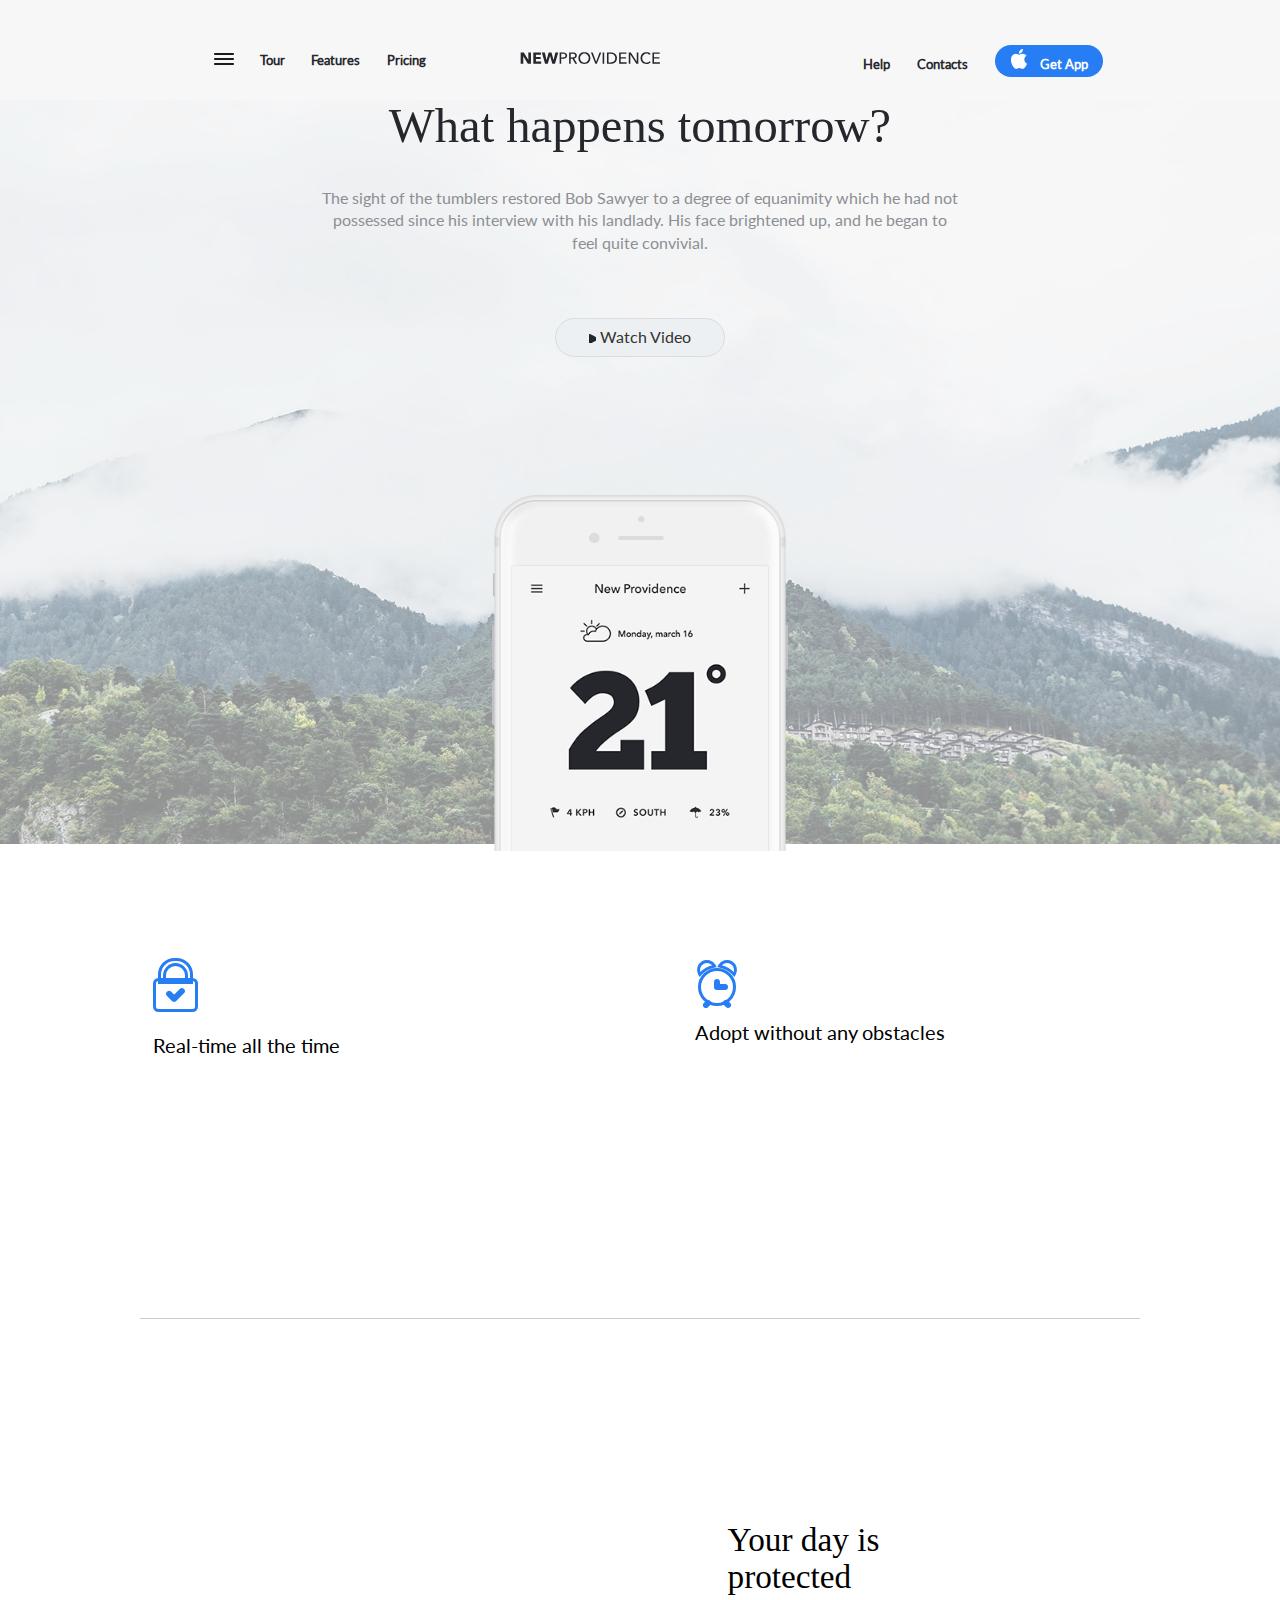
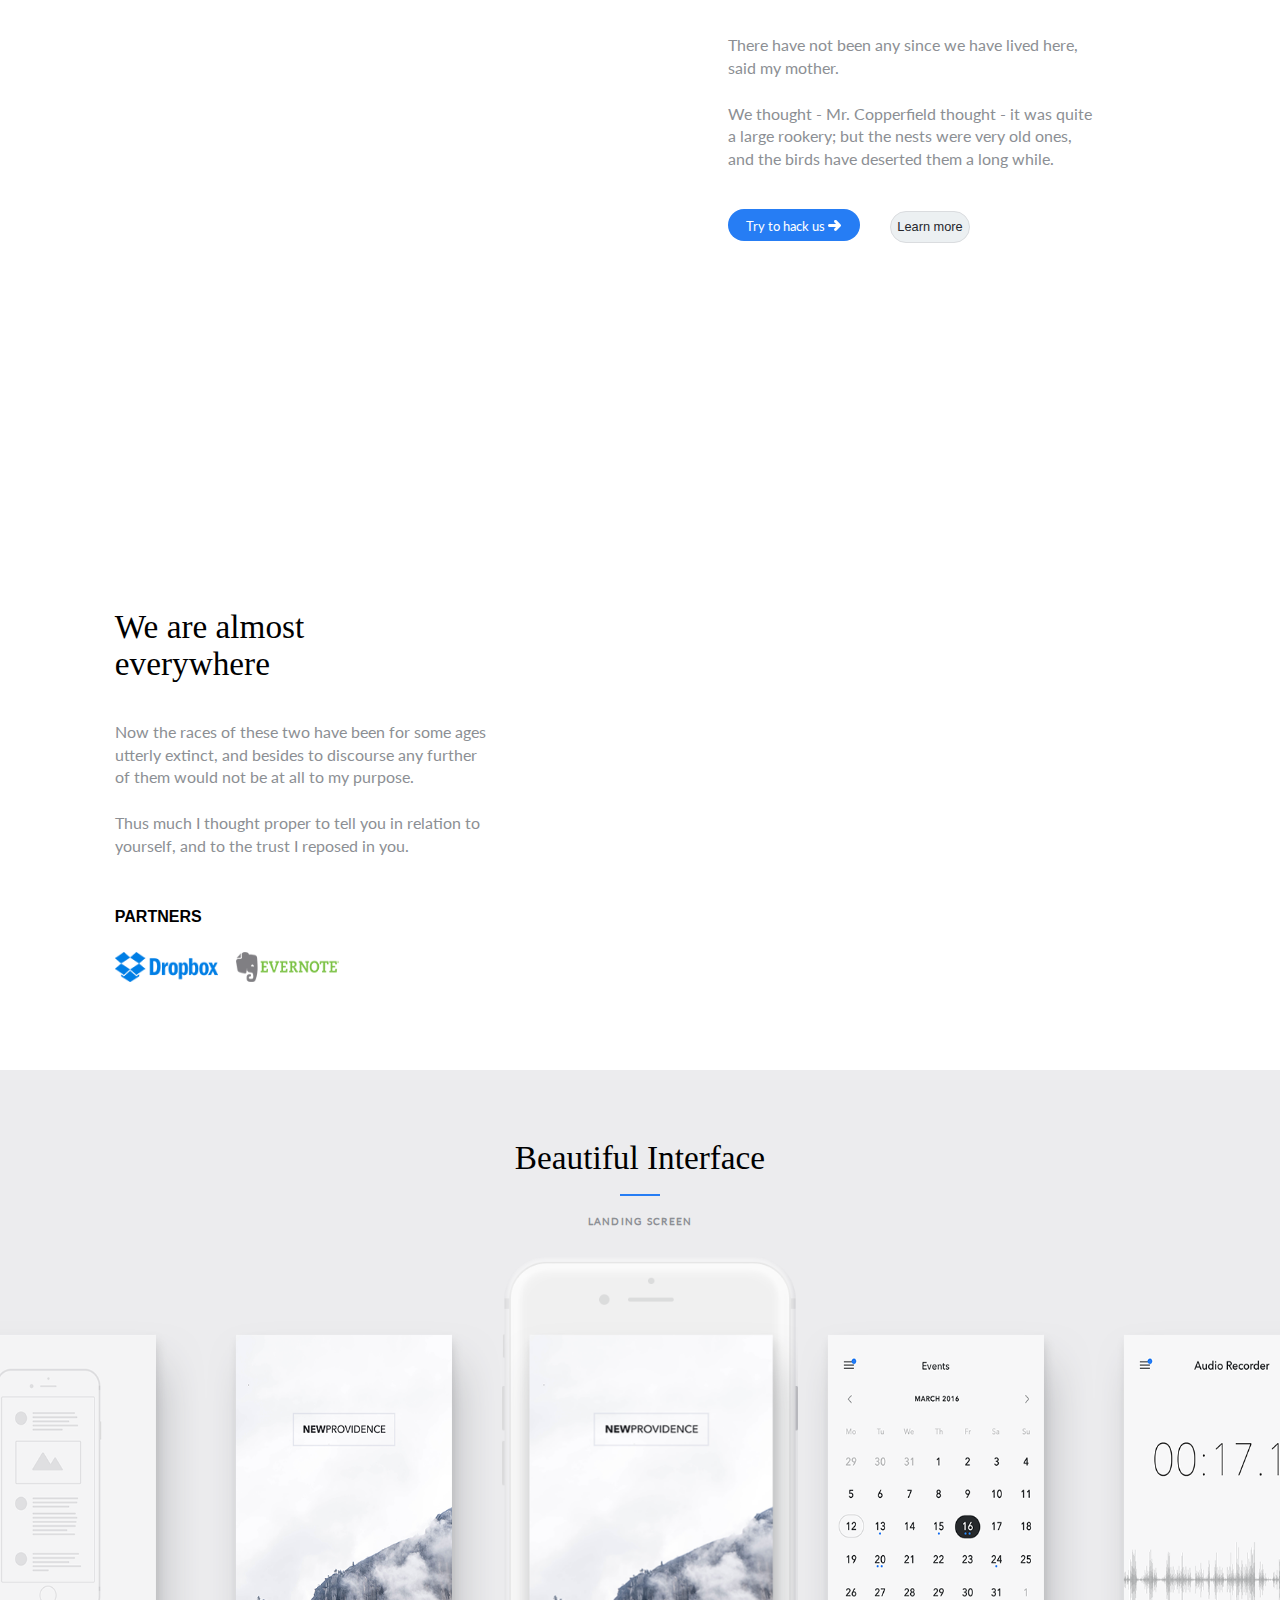
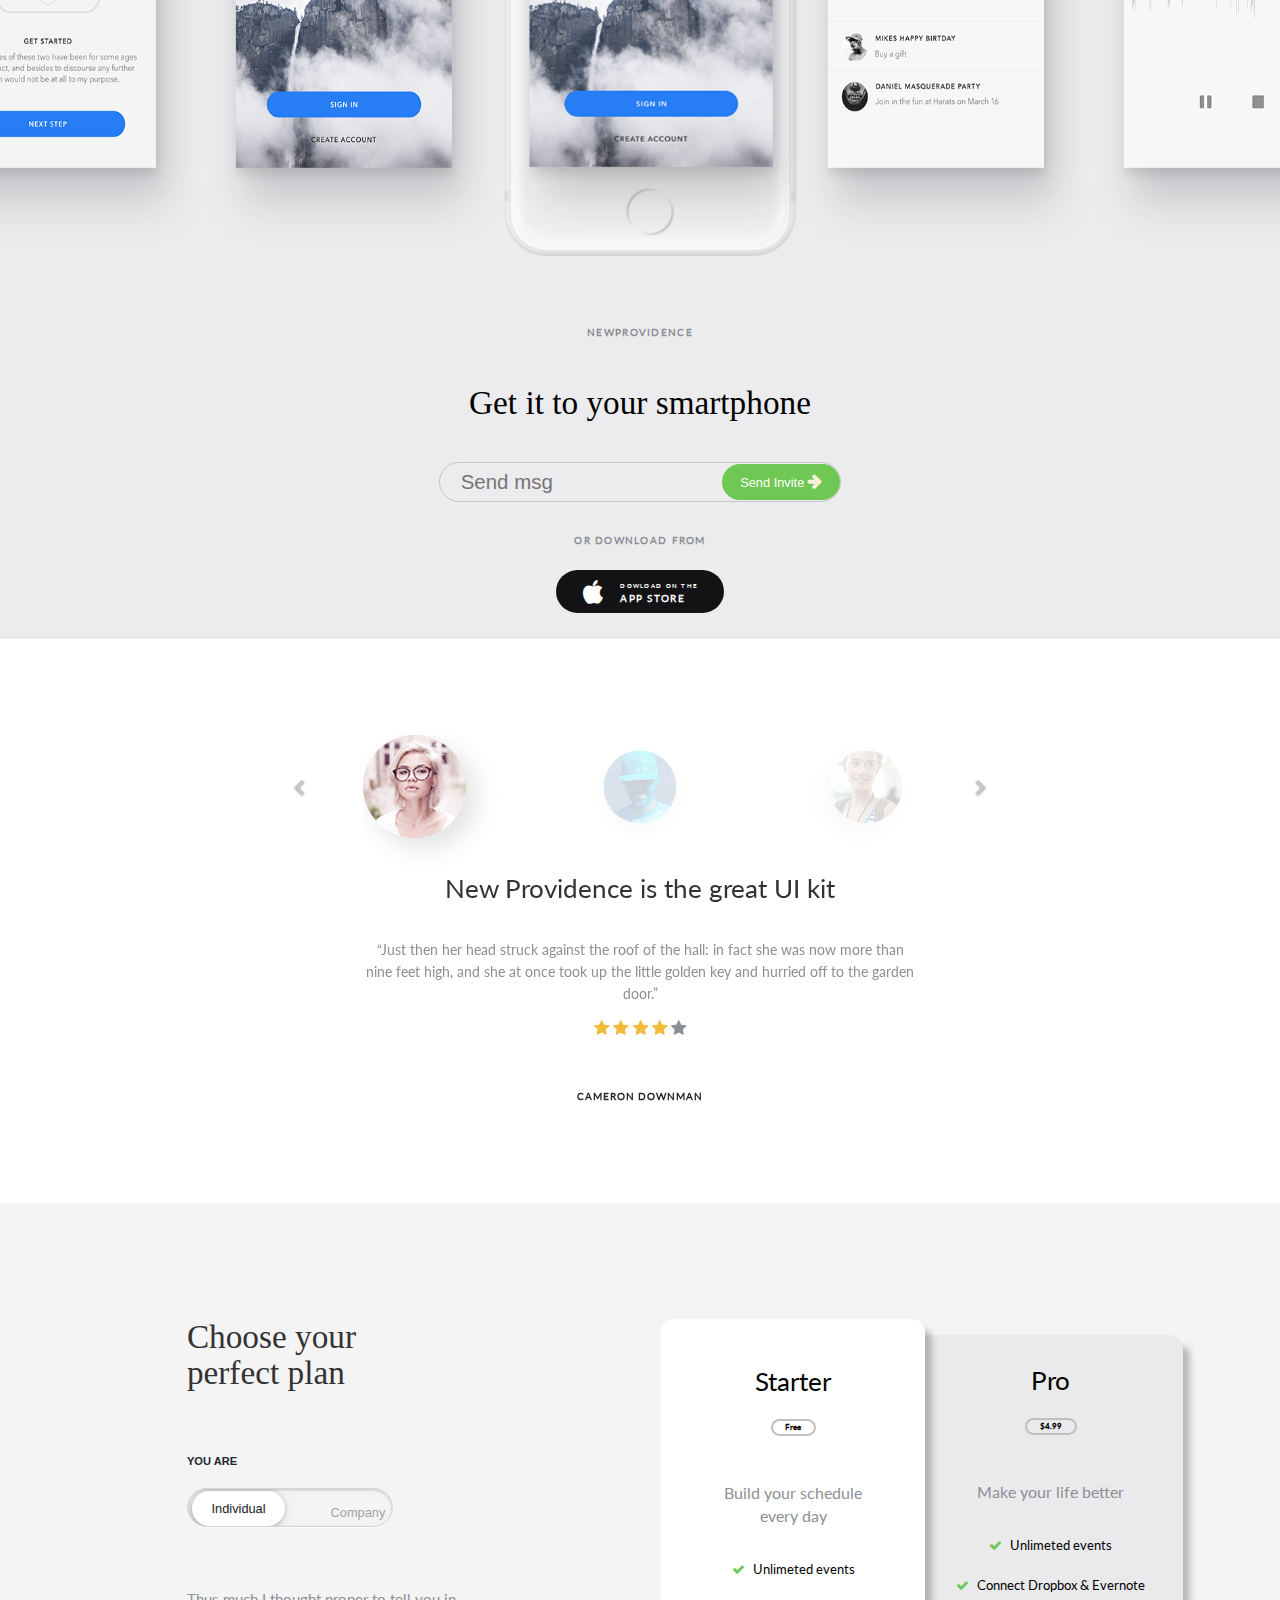
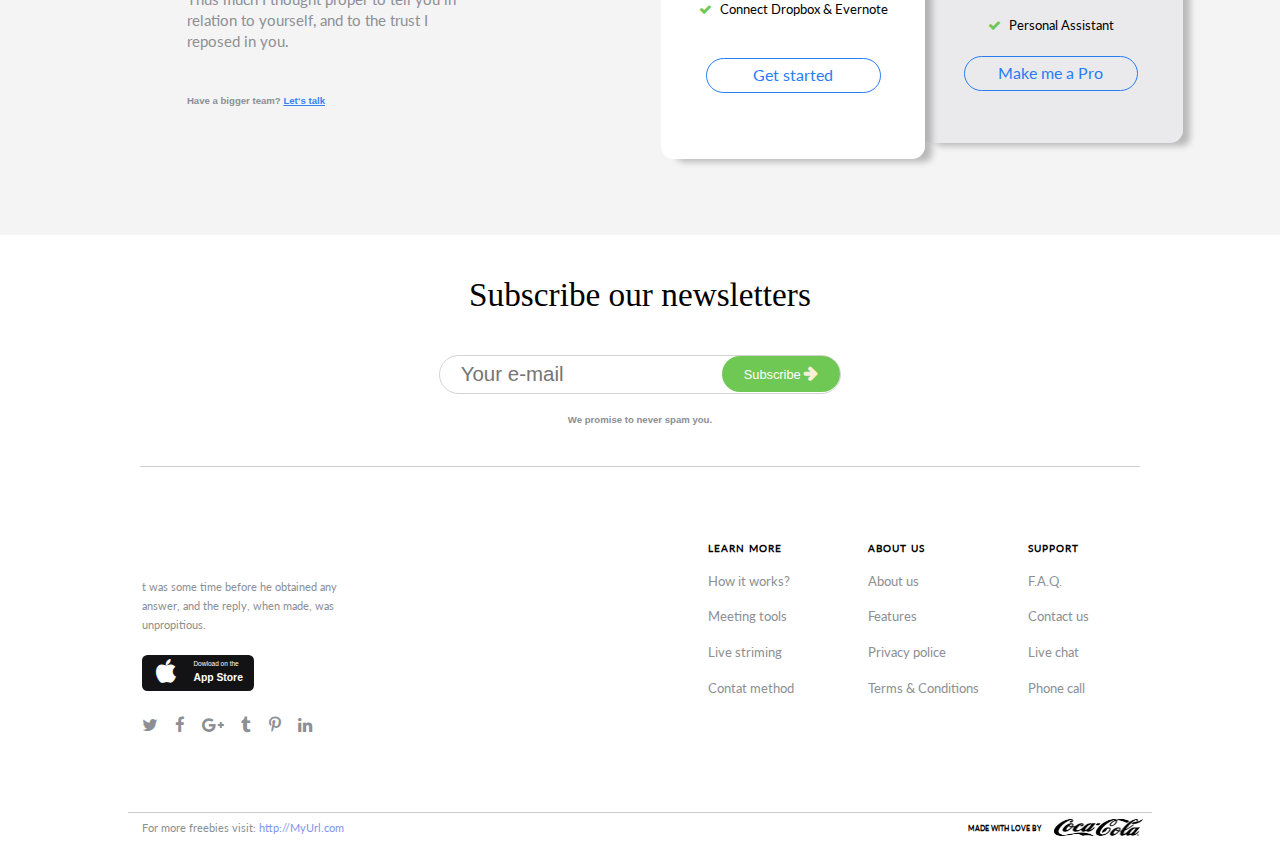
==== new-prow/index.html @ 5046fcd2 "new proj" ====
<!DOCTYPE html>
<html>
<head>
	<title>New Providence</title>
	 <meta name="viewport" content="width=device-width, initial-scale=1">
	 <meta charset="utf-8">
  	 <meta name="GENERATOR" content="Microsoft FrontPage 4.0">
  	 <meta http-equiv="Content-Type" content="text/html; charset=utf-8">
  	 <meta name="keywords" content="Перечень ключевых слов">
     <meta name="description" content="Содержимое мета-тега «description»">
	   
	  <link href='https://fonts.googleapis.com/css?family=Roboto:400,300,700,500' rel='stylesheet' type='text/css'>
	  <link rel="stylesheet" href="fonts/font-awesome/css/font-awesome.min.css"> <!-- Font Awesome -->
	  <link rel="stylesheet" href="css/normalize.css"> <!-- CSS reset -->
	  <link rel="stylesheet" href="css/bootstrap.min.css"> <!-- Bootstrap Grid -->
	  <link rel="stylesheet" href="https://cdn.linearicons.com/free/1.0.0/icon-font.min.css">
	  <link rel="stylesheet" href="css/animate.min.css"><!-- Animate -->
	  <link rel="stylesheet" href="css/magnific-popup.css"> <!-- Resource style -->
	  <link rel="stylesheet" href="css/main.css">
	  <link rel="stylesheet" href="css/flex.css">
	  <link rel="stylesheet" href="css/pupap.css">

	  <script src="js/wow.min.js"></script>
  	  <script>new WOW().init();</script>  <!-- wow -->
</head>
<body>

<div id="box_1" class="mymagicoverbox_fenetre box_my_style_w">
What happens tomorrow?
	<div class="mymagicoverbox_fenetreinterieur box_my_style_h">

		<div align="center">
				<center> 
					<iframe src="https://www.youtube.com/embed/eWURXPAYleU" frameborder="0" allow="autoplay; encrypted-media" allowfullscreen="" style="width: 78%;height: 29vw;"></iframe>
				</center>
		</div>
	</div>
</div>

<div id="box_2" class="mymagicoverbox_fenetre" >
	<div>Our manager will contact you</div>
	<form action="">
		<div class="container">
			<div class="row">
				<div class="col-md-6 col-sm-6 col-xs-6">
					<p>contact information:</p>
					<input type="email" class="form-control"  placeholder="Ваш Email">
					<input type="text" class="form-control"  placeholder="Ваше Имя">
				</div>
				<div class="col-md-6 col-sm-6 col-xs-6">
					<p>The order will be executed by criteria:</p>
					<input type="text" class="form-control"  id="info-comp" value="Individual" readonly>
					<input type="text" class="form-control"  id="pack" readonly>
				</div>
			</div>
		</div>
		<button type="submit">Send</button>
	</form>
</div>
	<header id="main-nav">
		<nav id = "menu" class="main_flex flex__jcontent_center flex__align-items_center">
			<div class="block1 main_flex__nowrap flex__jcontent_center">
				<ul>
					<li>
						<svg xmlns="http://www.w3.org/2000/svg" xmlns:xlink="http://www.w3.org/1999/xlink" width="20px" height="12px">
							<path fill-rule="evenodd"  fill="rgb(27, 28, 30)"
							 d="M19.000,7.000 L1.000,7.000 C0.448,7.000 -0.000,6.552 -0.000,6.000 C-0.000,5.448 0.448,5.000 1.000,5.000 L19.000,5.000 C19.552,5.000 20.000,5.448 20.000,6.000 C20.000,6.552 19.552,7.000 19.000,7.000 ZM19.000,2.000 L1.000,2.000 C0.448,2.000 -0.000,1.552 -0.000,1.000 C-0.000,0.448 0.448,0.000 1.000,0.000 L19.000,0.000 C19.552,0.000 20.000,0.448 20.000,1.000 C20.000,1.552 19.552,2.000 19.000,2.000 ZM1.000,10.000 L19.000,10.000 C19.552,10.000 20.000,10.448 20.000,11.000 C20.000,11.552 19.552,12.000 19.000,12.000 L1.000,12.000 C0.448,12.000 -0.000,11.552 -0.000,11.000 C-0.000,10.448 0.448,10.000 1.000,10.000 Z"/>
						</svg>
					</li>
					<li><a href="#">Tour</a></li>
					<li><a href="#">Features</a></li>
					<li><a href="#">Pricing</a></li>
				</ul>
			</div>

			<div class="logo main_flex flex__jcontent_center flex__align-items_center">
				<svg id="logo" xmlns="http://www.w3.org/2000/svg" xmlns:xlink="http://www.w3.org/1999/xlink">
					<path fill-rule="evenodd"  fill="rgb(38, 39, 45)"
					 d="M139.934,10.361 L139.934,11.769 L132.430,11.769 L132.430,0.441 L139.694,0.441 L139.694,1.834 L134.014,1.834 L134.014,5.225 L139.358,5.225 L139.358,6.586 L134.014,6.586 L134.014,10.361 L139.934,10.361 ZM123.398,9.329 C123.766,9.740 124.214,10.063 124.742,10.297 C125.270,10.532 125.859,10.650 126.510,10.650 C127.150,10.650 127.731,10.522 128.254,10.265 C128.776,10.010 129.208,9.637 129.550,9.145 L130.814,10.010 C130.366,10.618 129.784,11.111 129.070,11.490 C128.355,11.868 127.496,12.057 126.494,12.057 C125.630,12.057 124.832,11.911 124.102,11.617 C123.371,11.324 122.742,10.914 122.214,10.386 C121.686,9.857 121.272,9.228 120.974,8.498 C120.675,7.767 120.526,6.964 120.526,6.089 C120.526,5.204 120.678,4.396 120.982,3.665 C121.286,2.935 121.707,2.311 122.246,1.793 C122.784,1.276 123.422,0.873 124.158,0.585 C124.894,0.297 125.694,0.154 126.558,0.154 C126.942,0.154 127.331,0.191 127.726,0.266 C128.120,0.340 128.499,0.452 128.862,0.602 C129.224,0.751 129.555,0.935 129.854,1.154 C130.152,1.372 130.408,1.625 130.622,1.913 L129.374,2.874 C129.096,2.489 128.704,2.172 128.198,1.921 C127.691,1.671 127.144,1.546 126.558,1.546 C125.896,1.546 125.302,1.666 124.774,1.906 C124.246,2.146 123.795,2.474 123.422,2.889 C123.048,3.306 122.760,3.788 122.558,4.337 C122.355,4.887 122.254,5.471 122.254,6.089 C122.254,6.729 122.352,7.327 122.550,7.881 C122.747,8.436 123.030,8.919 123.398,9.329 ZM110.366,2.521 L110.334,2.521 L110.334,11.769 L108.750,11.769 L108.750,0.441 L110.814,0.441 L116.734,9.497 L116.766,9.497 L116.766,0.441 L118.350,0.441 L118.350,11.769 L116.350,11.769 L110.366,2.521 ZM99.134,0.441 L106.398,0.441 L106.398,1.834 L100.718,1.834 L100.718,5.225 L106.062,5.225 L106.062,6.586 L100.718,6.586 L100.718,10.361 L106.638,10.361 L106.638,11.769 L99.134,11.769 L99.134,0.441 ZM94.990,10.386 C94.404,10.850 93.748,11.196 93.022,11.426 C92.297,11.655 91.572,11.769 90.846,11.769 L86.958,11.769 L86.958,0.441 L90.846,0.441 C91.572,0.441 92.297,0.548 93.022,0.762 C93.748,0.975 94.404,1.311 94.990,1.770 C95.577,2.228 96.052,2.815 96.414,3.529 C96.777,4.244 96.958,5.103 96.958,6.106 C96.958,7.076 96.777,7.916 96.414,8.625 C96.052,9.335 95.577,9.922 94.990,10.386 ZM94.910,4.250 C94.676,3.716 94.348,3.271 93.926,2.914 C93.505,2.556 93.004,2.284 92.422,2.098 C91.841,1.911 91.209,1.817 90.526,1.817 L88.542,1.817 L88.542,10.378 L90.526,10.378 C91.209,10.378 91.841,10.282 92.422,10.089 C93.004,9.898 93.505,9.620 93.926,9.257 C94.348,8.895 94.676,8.447 94.910,7.914 C95.145,7.380 95.262,6.778 95.262,6.106 C95.262,5.402 95.145,4.783 94.910,4.250 ZM82.622,0.441 L84.206,0.441 L84.206,11.769 L82.622,11.769 L82.622,0.441 ZM75.358,11.769 L70.942,0.441 L72.702,0.441 L76.110,9.721 L76.158,9.721 L79.566,0.441 L81.278,0.441 L76.830,11.769 L75.358,11.769 ZM68.670,10.386 C68.137,10.914 67.502,11.324 66.766,11.617 C66.030,11.911 65.230,12.057 64.366,12.057 C63.502,12.057 62.705,11.911 61.974,11.617 C61.244,11.324 60.612,10.914 60.078,10.386 C59.545,9.857 59.129,9.228 58.830,8.498 C58.532,7.767 58.382,6.964 58.382,6.089 C58.382,5.204 58.532,4.396 58.830,3.665 C59.129,2.935 59.545,2.311 60.078,1.793 C60.612,1.276 61.244,0.873 61.974,0.585 C62.705,0.297 63.502,0.154 64.366,0.154 C65.230,0.154 66.030,0.297 66.766,0.585 C67.502,0.873 68.137,1.276 68.670,1.793 C69.204,2.311 69.622,2.935 69.926,3.665 C70.230,4.396 70.382,5.204 70.382,6.089 C70.382,6.964 70.230,7.767 69.926,8.498 C69.622,9.228 69.204,9.857 68.670,10.386 ZM68.366,4.337 C68.164,3.788 67.876,3.306 67.502,2.889 C67.129,2.474 66.678,2.146 66.150,1.906 C65.622,1.666 65.028,1.546 64.366,1.546 C63.716,1.546 63.126,1.666 62.598,1.906 C62.070,2.146 61.622,2.474 61.254,2.889 C60.886,3.306 60.601,3.788 60.398,4.337 C60.196,4.887 60.094,5.471 60.094,6.089 C60.094,6.719 60.196,7.311 60.398,7.866 C60.601,8.420 60.889,8.903 61.262,9.313 C61.636,9.724 62.084,10.047 62.606,10.282 C63.129,10.516 63.716,10.633 64.366,10.633 C65.017,10.633 65.609,10.516 66.142,10.282 C66.676,10.047 67.129,9.724 67.502,9.313 C67.876,8.903 68.164,8.420 68.366,7.866 C68.569,7.311 68.670,6.719 68.670,6.089 C68.670,5.471 68.569,4.887 68.366,4.337 ZM55.294,11.769 L52.414,6.729 L50.718,6.729 L50.718,11.769 L49.134,11.769 L49.134,0.441 L52.766,0.441 C53.310,0.441 53.828,0.497 54.318,0.609 C54.809,0.722 55.238,0.900 55.606,1.145 C55.974,1.391 56.265,1.714 56.478,2.113 C56.692,2.514 56.798,3.001 56.798,3.577 C56.798,4.409 56.542,5.081 56.030,5.594 C55.518,6.106 54.857,6.431 54.046,6.569 L57.214,11.769 L55.294,11.769 ZM54.422,4.994 C54.662,4.850 54.852,4.663 54.990,4.434 C55.129,4.204 55.198,3.919 55.198,3.577 C55.198,3.236 55.129,2.951 54.990,2.721 C54.852,2.492 54.668,2.308 54.438,2.170 C54.209,2.031 53.940,1.932 53.630,1.874 C53.321,1.815 52.996,1.786 52.654,1.786 L50.718,1.786 L50.718,5.402 L52.542,5.402 C52.916,5.402 53.262,5.370 53.582,5.306 C53.902,5.241 54.182,5.138 54.422,4.994 ZM45.943,6.042 C45.575,6.298 45.137,6.487 44.631,6.610 C44.124,6.732 43.577,6.793 42.991,6.793 L41.199,6.793 L41.199,11.769 L39.615,11.769 L39.615,0.441 L43.071,0.441 C43.679,0.441 44.233,0.503 44.735,0.626 C45.236,0.748 45.663,0.937 46.015,1.194 C46.367,1.450 46.639,1.775 46.831,2.170 C47.023,2.564 47.119,3.039 47.119,3.593 C47.119,4.159 47.015,4.644 46.807,5.049 C46.599,5.455 46.311,5.785 45.943,6.042 ZM45.319,2.737 C45.185,2.508 45.004,2.321 44.775,2.178 C44.545,2.033 44.271,1.932 43.951,1.874 C43.631,1.815 43.284,1.786 42.911,1.786 L41.199,1.786 L41.199,5.449 L42.879,5.449 C43.263,5.449 43.617,5.415 43.943,5.345 C44.268,5.276 44.548,5.169 44.783,5.025 C45.017,4.881 45.199,4.693 45.327,4.458 C45.455,4.223 45.519,3.935 45.519,3.593 C45.519,3.252 45.452,2.967 45.319,2.737 ZM32.303,11.769 L30.063,4.106 L30.015,4.106 L27.775,11.769 L25.055,11.769 L21.839,0.441 L24.783,0.441 L26.575,7.977 L26.623,7.977 L28.639,0.441 L31.487,0.441 L33.519,7.977 L33.567,7.977 L35.391,0.441 L38.239,0.441 L35.007,11.769 L32.303,11.769 ZM13.295,0.441 L20.911,0.441 L20.911,2.746 L15.935,2.746 L15.935,4.890 L20.639,4.890 L20.639,7.081 L15.935,7.081 L15.935,9.434 L21.199,9.434 L21.199,11.769 L13.295,11.769 L13.295,0.441 ZM3.295,4.362 L3.247,4.362 L3.311,11.769 L0.655,11.769 L0.655,0.441 L3.775,0.441 L8.319,7.833 L8.367,7.833 L8.303,0.441 L10.959,0.441 L10.959,11.769 L7.855,11.769 L3.295,4.362 Z"/>
				</svg>
			</div>

			<div class="block2 main_flex__nowrap flex__jcontent_center">
				<ul>
					<li><a href="#">Help</a></li>
					<li><a href="#">Contacts</a></li>
					<li><button class="buttonA"><img src="img/AppleIcon.png" alt="AppleIcon"><span>Get App</span></button></li>
				</ul>
			</div>
			
		</nav>	
	</header>
	<section id="bg_phone">
		<div class="menu_info  ">
			<h1 class="main_flex flex__jcontent_center flex__align-items_center">What happens tomorrow?</h1>
			<div class="main_flex flex__jcontent_center flex__align-items_center mg-top">
				<p >The sight of the tumblers restored Bob Sawyer to a degree of equanimity which he had not possessed since his interview with his landlady. His face brightened up, and he began to feel quite convivial.</p>
			</div>
			
		</div>
		
			<div class="video">
				<div id="myfond_gris" opendiv=""></div>
				<button iddiv="box_1" class="mymagicoverbox">
					<svg id="play" xmlns="http://www.w3.org/2000/svg" xmlns:xlink="http://www.w3.org/1999/xlink">
						<path fill-rule="evenodd"  fill="rgb(38, 39, 45)"
						 d="M-0.000,9.447 C-0.000,8.986 -0.000,0.882 -0.000,0.564 C-0.000,0.151 0.484,-0.157 0.962,0.085 C1.345,0.278 9.006,4.184 9.659,4.518 C10.089,4.738 10.082,5.260 9.659,5.481 C9.189,5.725 1.499,9.651 0.942,9.923 C0.535,10.123 -0.000,9.903 -0.000,9.447 Z"/>
					</svg>
					<span>Watch Video</span>
				</button>
			</div>
			<div class="phone bounceInDown wow">
				<img src="img/iPhone 6.png" alt="Phone">
			</div>
		</section>
	<main>
		<div class="container-fluid" id="info">
			<div class="row">
				<div class="col-md-4 col-sm-4 col-xs-4 mg-left">

					<svg xmlns="http://www.w3.org/2000/svg" xmlns:xlink="http://www.w3.org/1999/xlink">
						<path fill-rule="evenodd"  stroke="rgb(38, 125, 244)" stroke-width="3px" stroke-linecap="butt" stroke-linejoin="miter" fill="none"
						 d="M5.500,21.500 L39.500,21.500 C41.709,21.500 43.500,23.291 43.500,25.500 L43.500,48.500 C43.500,50.709 41.709,52.500 39.500,52.500 L5.500,52.500 C3.291,52.500 1.500,50.709 1.500,48.500 L1.500,25.500 C1.500,23.291 3.291,21.500 5.500,21.500 Z"/>
						<path fill-rule="evenodd"  stroke="rgb(38, 125, 244)" stroke-width="3px" stroke-linecap="butt" stroke-linejoin="miter" fill="none"
						 d="M21.500,1.500 L23.500,1.500 C31.784,1.500 38.500,8.215 38.500,16.500 L38.500,24.500 L6.500,24.500 L6.500,16.500 C6.500,8.215 13.216,1.500 21.500,1.500 Z"/>
						<path fill-rule="evenodd"  stroke="rgb(38, 125, 244)" stroke-width="3px" stroke-linecap="butt" stroke-linejoin="miter" fill="none"
						 d="M22.500,6.500 C28.575,6.500 33.500,11.425 33.500,17.500 L33.500,24.500 L11.500,24.500 L11.500,17.500 C11.500,11.425 16.425,6.500 22.500,6.500 Z"/>
						<path fill-rule="evenodd"  stroke="rgb(38, 125, 244)" stroke-width="3px" stroke-linecap="butt" stroke-linejoin="miter" fill="none"
						 d="M29.925,34.146 L22.146,41.924 C21.561,42.510 20.611,42.510 20.025,41.924 L15.075,36.975 C14.490,36.389 14.490,35.439 15.075,34.854 C15.661,34.268 16.611,34.268 17.197,34.854 L21.086,38.742 L27.803,32.025 C28.389,31.439 29.339,31.439 29.925,32.025 C30.510,32.611 30.510,33.561 29.925,34.146 Z"/>
					</svg>

					<h1>Real-time all the time</h1>
					<p class="bounceInLeft wow">
						Thus much I thought proper to tell you in relation to yourself, and to the trust I reposed in you.
						<br><br>
						Just then her head struck against the roof of the hall: in fact she was now more than nine feet high, and she at once took up the little golden key and hurried off to the garden do
					</p>
				</div>
				<div class="col-md-4 col-sm-4 col-xs-4 mg-left">

					<svg xmlns="http://www.w3.org/2000/svg" xmlns:xlink="http://www.w3.org/1999/xlink" id="svg2">
						<path fill-rule="evenodd"  stroke="rgb(38, 125, 244)" stroke-width="3px" stroke-linecap="butt" stroke-linejoin="miter" fill="none"
						 d="M22.000,11.500 C31.665,11.500 39.500,19.335 39.500,29.000 C39.500,38.665 31.665,46.500 22.000,46.500 C12.335,46.500 4.500,38.665 4.500,29.000 C4.500,19.335 12.335,11.500 22.000,11.500 Z"/>
						<path fill-rule="evenodd"  stroke="rgb(38, 125, 244)" stroke-width="3px" stroke-linecap="butt" stroke-linejoin="miter" fill="none"
						 d="M4.836,16.515 C4.786,16.436 4.731,16.362 4.683,16.280 C2.280,12.150 3.622,6.917 7.679,4.593 C11.737,2.268 16.974,3.731 19.377,7.862 C19.425,7.943 19.461,8.027 19.505,8.110 C19.505,8.110 15.118,9.051 11.598,11.067 C7.794,13.247 4.836,16.515 4.836,16.515 Z"/>
						<path fill-rule="evenodd"  stroke="rgb(38, 125, 244)" stroke-width="3px" stroke-linecap="butt" stroke-linejoin="miter" fill="none"
						 d="M39.164,16.515 C39.214,16.436 39.269,16.362 39.317,16.280 C41.720,12.150 40.378,6.917 36.321,4.593 C32.263,2.268 27.026,3.731 24.623,7.862 C24.576,7.943 24.539,8.027 24.495,8.110 C24.495,8.110 28.882,9.051 32.402,11.067 C36.206,13.247 39.164,16.515 39.164,16.515 Z"/>
						<path fill-rule="evenodd"  stroke="rgb(38, 125, 244)" stroke-width="3px" stroke-linecap="butt" stroke-linejoin="miter" fill="none"
						 d="M14.042,43.930 C14.610,44.502 14.610,45.428 14.042,46.000 L11.985,48.069 C11.417,48.641 10.496,48.641 9.928,48.069 C9.360,47.498 9.360,46.571 9.928,46.000 L11.985,43.930 C12.553,43.359 13.474,43.359 14.042,43.930 Z"/>
						<path fill-rule="evenodd"  stroke="rgb(38, 125, 244)" stroke-width="3px" stroke-linecap="butt" stroke-linejoin="miter" fill="none"
						 d="M29.958,43.927 C29.390,44.496 29.390,45.417 29.958,45.984 L32.015,48.042 C32.583,48.610 33.504,48.610 34.072,48.042 C34.640,47.473 34.640,46.553 34.072,45.984 L32.015,43.927 C31.447,43.360 30.526,43.360 29.958,43.927 Z"/>
						<path fill-rule="evenodd"  stroke="rgb(38, 125, 244)" stroke-width="3px" stroke-linecap="butt" stroke-linejoin="miter" fill="none"
						 d="M30.019,30.488 L21.984,30.489 C21.170,30.489 20.509,29.864 20.509,29.092 C20.509,29.073 20.514,29.054 20.515,29.035 C20.515,29.025 20.509,29.016 20.509,29.005 L20.509,23.893 C20.509,23.121 21.170,22.496 21.984,22.496 C22.799,22.496 23.459,23.121 23.459,23.893 L23.459,27.523 L30.019,27.523 C30.833,27.523 31.494,28.187 31.494,29.005 C31.494,29.825 30.833,30.488 30.019,30.488 Z"/>
					</svg>

					<h1>Adopt without any obstacles</h1>
					<p class="bounceInRight wow">
						This sounded a very good reason, and Alice was quite pleased to know it. 'I never thought of that before!' she said.
						<br><br>
						This I have produced as a scantling of Jack’s great eloquence and the force of his reasoning upon such abstruse matters.
					</p>
				</div>
			</div>
			<div class="border"></div>
		</div>

		<section id="info2">
			<div class="container-fluid pg-rnot">
				<div class="row">
					<div class="col-md-12 col-xs-12 col-sm-12">
						<div class="row">
							<div class="col-md-6 col-sm-6 col-xs-6 wow fadeInLeft">
								<img src="img/iPhone6.png" alt="">
							</div>
							<div class="col-md-6 col-sm-6 col-xs-6 mg-top">
								<h1>Your day is protected</h1>
								<p>
									There have not been any since we have lived here, said my mother. 
									<br><br>
									We thought - Mr. Copperfield thought - it was quite a large rookery; but the nests were very old ones, and the birds have deserted them a long while.
								</p>
								<div class="mg-top2">
									<button class="ar">
										<a href="#">Try to hack us
										<svg xmlns="http://www.w3.org/2000/svg" xmlns:xlink="http://www.w3.org/1999/xlink" width="14px" height="12px">
											<path fill-rule="evenodd"  fill="rgb(255, 255, 255)"
											 d="M12.885,7.068 C12.796,7.285 12.651,7.465 12.478,7.616 L8.521,11.572 C7.957,12.136 7.043,12.136 6.479,11.572 C5.914,11.008 5.914,10.094 6.479,9.530 L8.008,8.000 L1.500,8.000 C0.672,8.000 0.000,7.328 0.000,6.500 C0.000,5.672 0.672,5.000 1.500,5.000 L8.078,5.000 L6.479,3.401 C5.914,2.836 5.914,1.921 6.479,1.357 C7.043,0.793 7.957,0.793 8.521,1.357 L12.608,5.443 C13.048,5.884 13.133,6.534 12.885,7.068 Z"/>
										</svg>
										</a>
									</button>

									<button class="link">
										<a href="#">Learn more</a>
									</button>
								</div>
							</div>
						</div>
					</div>
					<div class="col-md-12 col-xs-12 col-sm-12 pg-rnot" style="margin-top: 13.1vw">
						<div class="row">
							<div class="col-md-6 col-sm-6 col-xs-6" id="map_text">
								<h1>We are almost everywhere</h1>
								<p>
									Now the races of these two have been for some ages utterly extinct, and besides to discourse any further of them would not be at all to my purpose.
									<br><br>
									Thus much I thought proper to tell you in relation to yourself, and to the trust I reposed in you.
								</p>

								<div id="partners">
									<div>
										<span>partners</span>
									</div>
									
									<img class="imgp" src="img/Dropbox Logo.png" alt="Dropbox Logo.png">
									<img class="imgp mg-left" src="img/Evernote Logo.png" alt="Evernote Logo.png">
								</div>
							</div>
							<div class="col-md-6 col-sm-6 wow fadeInRight" id="map">
								<img src="img/World Map.png" alt="">
							</div>
						</div>
					</div>
				</div>
			</div>
		</section>
	</main>
<section id="interface-start">
		<div class="interface">
			<p>Beautiful Interface</p>
			<div class="border_1"></div>
			<span>LANDING SCREEN</span>
		</div>
	<div id="interface">

		<div class="img-sl" style="margin-left: -7vw;">
			<img src="img/Screen 1.png" alt="">
		</div>
		<div class="img-sl"><img src="img/Screen 2.png" alt=""></div>

				<div id="myCarousel" class="carousel slide" data-ride="carousel">

					  <div class="carousel-inner">
					    <div class="item active">
					      <img src="img/Screen 2.png" alt="s4">
					    </div>

					    <div class="item">
					      <img src="img/Screen 3.png" alt="s3">
					    </div>

					    <div class="item">
					      <img src="img/Screen 4.png" alt="s2">
					    </div>

					    <div class="item">
					      <img src="img/Screen 1.png" alt="s1">
					    </div>
					  </div>
				</div>	

		<div class="img-sl"><img src="img/Screen 3.png" alt=""></div>
		<div class="img-sl"><img src="img/Screen 4.png" alt=""></div>

	</div>

	<div class="msg">
		<span>NewProvidence</span>
		<p>Get it to your smartphone </p>

			<form>
			  <input type="text" placeholder="Send msg">
			  <button type="submit">Send Invite </button>
			</form>
			<div class="download">
				<div><span>or Download From</span></div>

				 <div class="download-btn">
		            <a href="#" class="btn btn-dark">
		              <i class="fa fa-apple"></i>
		              <span>
		                <small>Dowload on the </small><br>
		                <b>App Store</b>
		              </span>
		            </a>
          		</div>
			</div>
			
	</div>
</section>

  <section id="customers">
    <div class="container">
      <div class="row">
        <div id="testimonials-slider">
          <div class="col-md-6 col-sm-6 col-sm-offset-3 col-xs-6 col-xs-offset-3 col-md-offset-3 text-center">

            <div class="carousel slide" data-ride="carousel" id="quote-carousel">
              <!-- Carousel Slides / Quotes -->
              <div class="carousel-inner text-center">
                <!-- Bottom Carousel Indicators -->
                <ol class="carousel-indicators">
                    <li data-target="#quote-carousel" data-slide-to="0" class="active">
                      <img class="img-responsive " src="img/user1.jpg" alt="">
                    </li>
                    <li data-target="#quote-carousel" data-slide-to="1">
                      <img class="img-responsive" src="img/user2.jpg" alt="">
                      <div class="shadow"></div>
                    </li>
                    <li data-target="#quote-carousel" data-slide-to="2">
                      <img class="img-responsive" src="img/user3.jpg" alt="">
                    </li>
                </ol>
                

                  <!-- Quote 1 -->
                  <div class="item active">
                    <div class="testimonial">
                      <h3>New Providence is the great UI kit</h3>
                      <p>“Just then her head struck against the roof of the hall: in fact she was now more than nine feet high, and she at once took up the little golden key and hurried off to the garden door.”</p>
                      <div class="star-rating">
                        <i class="fa fa-star gold-star"></i>
                        <i class="fa fa-star gold-star"></i>
                        <i class="fa fa-star gold-star"></i>
                        <i class="fa fa-star gold-star"></i>
                        <i class="fa fa-star"></i>
                      </div>
                      <p class="customer-name">Cameron Downman</p>
                    </div>
                  </div>
                  <!-- Quote 2 -->
                  <div class="item">
                    <div class="testimonial">
                      <h3>New Providence is the great UI kit</h3>
                      <p>“Just then her head struck against the roof of the hall: in fact she was now more than nine feet high, and she at once took up the little golden key and hurried off to the garden door.”</p>
                      <div class="star-rating">
                        <i class="fa fa-star gold-star"></i>
                        <i class="fa fa-star gold-star"></i>
                        <i class="fa fa-star gold-star"></i>
                        <i class="fa fa-star gold-star"></i>
                        <i class="fa fa-star"></i>
                      </div>
                      <p class="customer-name">Cameron Downman</p>
                    </div>
                  </div>
                  <!-- Quote 3 -->
                  <div class="item">
                    <div class="testimonial">
                      <h3>New Providence is the great UI kit</h3>
                      <p>“Just then her head struck against the roof of the hall: in fact she was now more than nine feet high, and she at once took up the little golden key and hurried off to the garden door.”</p>
                      <div class="star-rating">
                        <i class="fa fa-star gold-star"></i>
                        <i class="fa fa-star gold-star"></i>
                        <i class="fa fa-star gold-star"></i>
                        <i class="fa fa-star gold-star"></i>
                        <i class="fa fa-star"></i>
                      </div>
                      <p class="customer-name">Cameron Downman</p>
                    </div>
                  </div>
              </div>

              <!-- Carousel Buttons Next/Prev -->
              <a data-slide="prev" href="#quote-carousel" class="left carousel-control"><i class="fa fa-chevron-left"></i></a>
              <a data-slide="next" href="#quote-carousel" class="right carousel-control"><i class="fa fa-chevron-right"></i></a>
            </div>
          </div>
        </div>
      </div>
    </div>
  </section><!-- //Customers -->

  <section id="plan">
  	<div class="container-fluid">
  		<div class="row">
  			<div class="col-md-6 col-sm-6 col-xs-6">
  				<div class="pad-l">
	  				<div id="icon"><h1>Choose your perfect plan</h1>
	  				<span class="lable">You are</span></div>
	  				
	  				<div class='icon col-sm-4 col-xs-4'>
	  					<span class="hidden-xs">Individual</span>
	  					
					 <div class='handle'>
					 </div>
					 <span class="hidden-xs">Company</span>
					</div>
					<div id="icon"><p>Thus much I thought proper to tell you in relation to yourself, and to the trust I reposed in you.</p>
					<span class="lable2">Have a bigger team? <a href="#">Let‘s talk</a></span></div>
				</div>
  			</div>
  			<div class="col-md-6 col-sm-6 col-xs-6">
  				<div class="main_flex flex__jcontent_start flex__align-items_start">
	 				<div class="box">
	 					<div>
	 						<h3>Starter</h3>
	  						<span><b>Free</b></span>
	  					

	  						<p>Build your schedule <br> every day</p>
	  						<ul>
	  							<li><i class="fa fa-check" aria-hidden="true"></i>Unlimeted events</li>
	  							<li><i class="fa fa-check" aria-hidden="true"></i>Connect Dropbox & Evernote</li>
	  						</ul>
	  						 <div id="myfond_gris" opendiv=""></div>
	  						<button iddiv="box_2" class="mymagicoverbox cente-btn"onclick="isFree()">Get started</button>
	  					</div>
	  				</div>
	  				<div class="box">
						<div class="center-box">
		  					<h3>Pro</h3>
		  					<span><b>$4.99</b></span>
		  					<p>Make your life better</p>
		  					<ul>
		  						<li><i class="fa fa-check" aria-hidden="true"></i>Unlimeted events</li>
		  						<li><i class="fa fa-check" aria-hidden="true"></i>Connect Dropbox & Evernote</li>
		  						<li><i class="fa fa-check" aria-hidden="true"></i>Personal Assistant</li>
		  					</ul>
		  					 <div id="myfond_gris" opendiv=""></div>
		  					<button iddiv="box_2"  class="mymagicoverbox" onclick="isPro()" >Make me a Pro</button>
						</div>
	  				</div>
				</div>
  			</div>
  		</div>
  	</div>
  	
  </section>

  <section id="subs"><p>Subscribe our newsletters</p>
  	<div id="mail_s" class="col-md-12">
  					<form>
  						
			  <input type="email" placeholder="Your e-mail">
			  <button type="submit">Subscribe </button>
			</form>
			<span class="lable2">We promise to never spam you.</span>
			<div class="border"></div>
  	</div>

  </section>

  <footer id="footer-info">
  	<div class="container-fluid">
  		<div class="row">
  			<div class="col-md-6 col-sm-6 col-xs-6">
  				<div class="pag-lf">
	 				<svg id="logo" class="hidden-xs" xmlns="http://www.w3.org/2000/svg" xmlns:xlink="http://www.w3.org/1999/xlink">
						<path fill-rule="evenodd"  fill="rgb(38, 39, 45)"
						 d="M139.934,10.361 L139.934,11.769 L132.430,11.769 L132.430,0.441 L139.694,0.441 L139.694,1.834 L134.014,1.834 L134.014,5.225 L139.358,5.225 L139.358,6.586 L134.014,6.586 L134.014,10.361 L139.934,10.361 ZM123.398,9.329 C123.766,9.740 124.214,10.063 124.742,10.297 C125.270,10.532 125.859,10.650 126.510,10.650 C127.150,10.650 127.731,10.522 128.254,10.265 C128.776,10.010 129.208,9.637 129.550,9.145 L130.814,10.010 C130.366,10.618 129.784,11.111 129.070,11.490 C128.355,11.868 127.496,12.057 126.494,12.057 C125.630,12.057 124.832,11.911 124.102,11.617 C123.371,11.324 122.742,10.914 122.214,10.386 C121.686,9.857 121.272,9.228 120.974,8.498 C120.675,7.767 120.526,6.964 120.526,6.089 C120.526,5.204 120.678,4.396 120.982,3.665 C121.286,2.935 121.707,2.311 122.246,1.793 C122.784,1.276 123.422,0.873 124.158,0.585 C124.894,0.297 125.694,0.154 126.558,0.154 C126.942,0.154 127.331,0.191 127.726,0.266 C128.120,0.340 128.499,0.452 128.862,0.602 C129.224,0.751 129.555,0.935 129.854,1.154 C130.152,1.372 130.408,1.625 130.622,1.913 L129.374,2.874 C129.096,2.489 128.704,2.172 128.198,1.921 C127.691,1.671 127.144,1.546 126.558,1.546 C125.896,1.546 125.302,1.666 124.774,1.906 C124.246,2.146 123.795,2.474 123.422,2.889 C123.048,3.306 122.760,3.788 122.558,4.337 C122.355,4.887 122.254,5.471 122.254,6.089 C122.254,6.729 122.352,7.327 122.550,7.881 C122.747,8.436 123.030,8.919 123.398,9.329 ZM110.366,2.521 L110.334,2.521 L110.334,11.769 L108.750,11.769 L108.750,0.441 L110.814,0.441 L116.734,9.497 L116.766,9.497 L116.766,0.441 L118.350,0.441 L118.350,11.769 L116.350,11.769 L110.366,2.521 ZM99.134,0.441 L106.398,0.441 L106.398,1.834 L100.718,1.834 L100.718,5.225 L106.062,5.225 L106.062,6.586 L100.718,6.586 L100.718,10.361 L106.638,10.361 L106.638,11.769 L99.134,11.769 L99.134,0.441 ZM94.990,10.386 C94.404,10.850 93.748,11.196 93.022,11.426 C92.297,11.655 91.572,11.769 90.846,11.769 L86.958,11.769 L86.958,0.441 L90.846,0.441 C91.572,0.441 92.297,0.548 93.022,0.762 C93.748,0.975 94.404,1.311 94.990,1.770 C95.577,2.228 96.052,2.815 96.414,3.529 C96.777,4.244 96.958,5.103 96.958,6.106 C96.958,7.076 96.777,7.916 96.414,8.625 C96.052,9.335 95.577,9.922 94.990,10.386 ZM94.910,4.250 C94.676,3.716 94.348,3.271 93.926,2.914 C93.505,2.556 93.004,2.284 92.422,2.098 C91.841,1.911 91.209,1.817 90.526,1.817 L88.542,1.817 L88.542,10.378 L90.526,10.378 C91.209,10.378 91.841,10.282 92.422,10.089 C93.004,9.898 93.505,9.620 93.926,9.257 C94.348,8.895 94.676,8.447 94.910,7.914 C95.145,7.380 95.262,6.778 95.262,6.106 C95.262,5.402 95.145,4.783 94.910,4.250 ZM82.622,0.441 L84.206,0.441 L84.206,11.769 L82.622,11.769 L82.622,0.441 ZM75.358,11.769 L70.942,0.441 L72.702,0.441 L76.110,9.721 L76.158,9.721 L79.566,0.441 L81.278,0.441 L76.830,11.769 L75.358,11.769 ZM68.670,10.386 C68.137,10.914 67.502,11.324 66.766,11.617 C66.030,11.911 65.230,12.057 64.366,12.057 C63.502,12.057 62.705,11.911 61.974,11.617 C61.244,11.324 60.612,10.914 60.078,10.386 C59.545,9.857 59.129,9.228 58.830,8.498 C58.532,7.767 58.382,6.964 58.382,6.089 C58.382,5.204 58.532,4.396 58.830,3.665 C59.129,2.935 59.545,2.311 60.078,1.793 C60.612,1.276 61.244,0.873 61.974,0.585 C62.705,0.297 63.502,0.154 64.366,0.154 C65.230,0.154 66.030,0.297 66.766,0.585 C67.502,0.873 68.137,1.276 68.670,1.793 C69.204,2.311 69.622,2.935 69.926,3.665 C70.230,4.396 70.382,5.204 70.382,6.089 C70.382,6.964 70.230,7.767 69.926,8.498 C69.622,9.228 69.204,9.857 68.670,10.386 ZM68.366,4.337 C68.164,3.788 67.876,3.306 67.502,2.889 C67.129,2.474 66.678,2.146 66.150,1.906 C65.622,1.666 65.028,1.546 64.366,1.546 C63.716,1.546 63.126,1.666 62.598,1.906 C62.070,2.146 61.622,2.474 61.254,2.889 C60.886,3.306 60.601,3.788 60.398,4.337 C60.196,4.887 60.094,5.471 60.094,6.089 C60.094,6.719 60.196,7.311 60.398,7.866 C60.601,8.420 60.889,8.903 61.262,9.313 C61.636,9.724 62.084,10.047 62.606,10.282 C63.129,10.516 63.716,10.633 64.366,10.633 C65.017,10.633 65.609,10.516 66.142,10.282 C66.676,10.047 67.129,9.724 67.502,9.313 C67.876,8.903 68.164,8.420 68.366,7.866 C68.569,7.311 68.670,6.719 68.670,6.089 C68.670,5.471 68.569,4.887 68.366,4.337 ZM55.294,11.769 L52.414,6.729 L50.718,6.729 L50.718,11.769 L49.134,11.769 L49.134,0.441 L52.766,0.441 C53.310,0.441 53.828,0.497 54.318,0.609 C54.809,0.722 55.238,0.900 55.606,1.145 C55.974,1.391 56.265,1.714 56.478,2.113 C56.692,2.514 56.798,3.001 56.798,3.577 C56.798,4.409 56.542,5.081 56.030,5.594 C55.518,6.106 54.857,6.431 54.046,6.569 L57.214,11.769 L55.294,11.769 ZM54.422,4.994 C54.662,4.850 54.852,4.663 54.990,4.434 C55.129,4.204 55.198,3.919 55.198,3.577 C55.198,3.236 55.129,2.951 54.990,2.721 C54.852,2.492 54.668,2.308 54.438,2.170 C54.209,2.031 53.940,1.932 53.630,1.874 C53.321,1.815 52.996,1.786 52.654,1.786 L50.718,1.786 L50.718,5.402 L52.542,5.402 C52.916,5.402 53.262,5.370 53.582,5.306 C53.902,5.241 54.182,5.138 54.422,4.994 ZM45.943,6.042 C45.575,6.298 45.137,6.487 44.631,6.610 C44.124,6.732 43.577,6.793 42.991,6.793 L41.199,6.793 L41.199,11.769 L39.615,11.769 L39.615,0.441 L43.071,0.441 C43.679,0.441 44.233,0.503 44.735,0.626 C45.236,0.748 45.663,0.937 46.015,1.194 C46.367,1.450 46.639,1.775 46.831,2.170 C47.023,2.564 47.119,3.039 47.119,3.593 C47.119,4.159 47.015,4.644 46.807,5.049 C46.599,5.455 46.311,5.785 45.943,6.042 ZM45.319,2.737 C45.185,2.508 45.004,2.321 44.775,2.178 C44.545,2.033 44.271,1.932 43.951,1.874 C43.631,1.815 43.284,1.786 42.911,1.786 L41.199,1.786 L41.199,5.449 L42.879,5.449 C43.263,5.449 43.617,5.415 43.943,5.345 C44.268,5.276 44.548,5.169 44.783,5.025 C45.017,4.881 45.199,4.693 45.327,4.458 C45.455,4.223 45.519,3.935 45.519,3.593 C45.519,3.252 45.452,2.967 45.319,2.737 ZM32.303,11.769 L30.063,4.106 L30.015,4.106 L27.775,11.769 L25.055,11.769 L21.839,0.441 L24.783,0.441 L26.575,7.977 L26.623,7.977 L28.639,0.441 L31.487,0.441 L33.519,7.977 L33.567,7.977 L35.391,0.441 L38.239,0.441 L35.007,11.769 L32.303,11.769 ZM13.295,0.441 L20.911,0.441 L20.911,2.746 L15.935,2.746 L15.935,4.890 L20.639,4.890 L20.639,7.081 L15.935,7.081 L15.935,9.434 L21.199,9.434 L21.199,11.769 L13.295,11.769 L13.295,0.441 ZM3.295,4.362 L3.247,4.362 L3.311,11.769 L0.655,11.769 L0.655,0.441 L3.775,0.441 L8.319,7.833 L8.367,7.833 L8.303,0.441 L10.959,0.441 L10.959,11.769 L7.855,11.769 L3.295,4.362 Z"/>
					</svg>

					<p class="hidden-xs">
						t was some time before he obtained any answer, and the reply, when made, was unpropitious.
					</p>

					<div class="download-btn">
			            <a href="#" class="btn btn-dark">
			              <i class="fa fa-apple"></i>
			              <span>
			                <small>Dowload on the </small><br>
			                <b>App Store</b>
			              </span>
			            </a>
	          		</div>

	          		<div class="social">
	          			<ul class="socials">
			           		 <li><a href="#"><i class="fa fa-twitter"></i></a></li>
			           		 <li><a href="#"><i class="fa fa-facebook"></i></a></li>
			            	 <li><a href="#"><i class="fa fa-google-plus"></i></a></li>
			            	 <li><a href="#"><i class="fa fa-tumblr"></i></a></li>
			           		 <li><a href="#"><i class="fa fa-pinterest-p"></i></a></li>
			           		 <li><a href="#"><i class="fa fa-linkedin"></i></a></li>
	          			</ul>
	          		</div>
				</div>
  			</div>
  			<div class="col-md-6 col-sm-6 hidden-xs">
  				<div class="row" >
					<div id="link-f">
	  					<div class="col-md-3 col-md-offset-1 col-sm-4 col-xs-4">
				          <ul>
				            <li><p class="title">Learn More</p></li>
				            <li><a href="#">How it works?</a></li>
				            <li><a href="#">Meeting tools</a></li>
				            <li><a href="#">Live striming</a></li>
				            <li><a href="#">Contat method</a></li>
				          </ul>
				        </div>
			        <div class="col-md-3 col-sm-4 col-xs-4">
			          <ul>
			            <li><p class="title">About Us</p></li>
			            <li><a href="#">About us</a></li>
			            <li><a href="#">Features</a></li>
			            <li><a href="#">Privacy police</a></li>
			            <li><a href="#">Terms & Conditions</a></li>
			          </ul>
			        </div>
			        <div class="col-md-3 col-sm-4 col-xs-4">
			          <ul>
			            <li><p class="title">Support</p></li>
			            <li><a href="#">F.A.Q.</a></li>
			            <li><a href="#">Contact us</a></li>
			            <li><a href="#">Live chat</a></li>
			            <li><a href="#">Phone call</a></li>
			          </ul>
			        </div>
  				</div>
				</div>
  			</div>
  		</div>
  	</div>	
  	<div class="border"></div>

  	  <div class="container-fluid copyright-container">
	      <div class="row"> 
	        <div class="col-md-6 col-sm-6 col-xs-6">
	          <div class="more-info pag-lf">
	            For more freebies visit: <a href="http://MyUrl.com">http://MyUrl.com</a>
	          </div>
	        </div>
	        <div class="col-md-6 col-xs-6 col-sm-6 text-right">
	          <div class="made-by">Made with Love by <a href="http://MyUrl.com" target="_blank"><img src="img/LogoDesigns.png" alt="LogoDesigns"></a></div>
	        </div>
     	 </div>
    </div>
	</footer>


	<script src="js/jquery-3.1.1.js"></script>
  	<script src="js/bootstrap.min.js"></script>  <!-- Bootstrap -->

 	<script src="js/jquery.magnific-popup.min.js"></script>  <!-- wow -->
  	<script src="js/main.js"></script>  <!-- Main Script -->

</body>
</html>
---- new-prow/css/main.css ----
@font-face {
  font-family: LatoRegular;
  src: url(../fonts/LatoRegular.ttf); }

@font-face {
  font-family: VarelaRound-Regular;
  src: url(../fonts/VarelaRound-Regular.otf); }

@font-face {
  font-family: montserrat-regular;
  src: url(../fonts/montserrat-regular.ttf); }

@font-face {
  font-family: Roboto-Regular;
  src: url(../fonts/Roboto-Regular.ttf); }

html, body, div, span, a, img, h1, h2, h3, h4, h5, h6, p, li, ol, ul, form {
  background: none repeat scroll 0 0 transparent;
  border: 0;
  margin: 0;
  padding: 0;
  outline: 0 none;
  vertical-align: baseline;
  font-size: 100%; }

.active2 {
  background-color: #ffffff;
  padding: 1.5vw 0;
  box-shadow: 0 1px 0.62vw rgba(0, 0, 0, 0.15);
  -ms-box-shadow: 0 1px 0.62vw rgba(0, 0, 0, 0.15);
  -moz-box-shadow: 0 1px 0.62vw rgba(0, 0, 0, 0.15);
  -webkit-box-shadow: 0 1px 0.62vw rgba(0, 0, 0, 0.15);
  background-color: #fff; }

#main-nav {
  position: fixed;
  left: 0;
  top: 0;
  width: 100%;
  font-size: 1vw;
  z-index: 10;
  webkit-transition: all 0.37s cubic-bezier(0, 0, 0.58, 1);
  transition: all 0.37s cubic-bezier(0, 0, 0.58, 1); }

* {
  -webkit-box-sizing: border-box;
  -moz-box-sizing: border-box;
  -ms-box-sizing: border-box;
  box-sizing: border-box; }

a, a:hover, button, button:hover, .anime {
  -moz-transition: all 200ms linear;
  -ms-transition: all 200ms linear;
  -o-transition: all 200ms linear;
  -webkit-transition: all 200ms linear;
  transition: all 200ms linear;
  cursor: pointer;
  text-decoration: none; }

svg, svg:hover {
  -moz-transition: all 200ms linear;
  -ms-transition: all 200ms linear;
  -o-transition: all 200ms linear;
  -webkit-transition: all 200ms linear;
  transition: all 200ms linear; }

body {
  background-color: #f7f7f8; }

header {
  background: #f7f7f8; }

.block1, .block2 {
  width: 33.1vw;
  font-weight: bold; }

.logo {
  width: 18.75vw; }

ul li {
  list-style: none;
  display: inline; }

#menu {
  margin-top: 3.5vw; }
  #menu ul li {
    font-size: 1vw;
    padding-left: 1.8vw;
    font-family: "LatoRegular"; }

#logo {
  width: 8.9vw;
  height: 0.87vw;
  margin-top: 0.5vw; }

.buttonA {
  border-radius: 1.6vw;
  background-color: #267df4;
  width: 8.5vw;
  height: 2.5vw;
  border: none; }
  .buttonA span {
    color: #fff;
    padding-left: 1vw; }

a {
  color: #26272d; }

button:hover {
  transform: scale(1.15); }

.menu_info {
  width: 100%;
  margin-top: 7.8vw;
  height: auto; }
  .menu_info h1 {
    font-family: "VarelaRound-Regular";
    color: #26272d;
    font-size: 3.8vw; }
  .menu_info p {
    font-family: "LatoRegular";
    color: #8c8f94;
    font-size: 1.25vw;
    width: 50.18vw;
    height: 6.4vw;
    text-align: center; }

.mg-top {
  margin-top: 2.6vw; }

.mg-left {
  margin-left: 10.75vw; }

.pg-rnot {
  padding-right: 0; }

.pag-lf {
  padding-left: 9.9vw; }

.disp {
  display: inline-block; }

.pad-l {
  padding-left: 13.43vw; }

.center-box {
  margin-top: -1.4vw; }

.cente-btn {
  margin-top: 1.4vw; }

.lable {
  font-size: 0.87vw;
  font-weight: 700;
  text-transform: uppercase;
  color: #26272d; }

.lable2 {
  font-size: 0.75vw;
  font-weight: 700;
  color: #8c8f94; }

#bg_phone {
  background-image: url(../img/Photo.png);
  background-repeat: no-repeat;
  background-size: 100% 100%;
  width: 100%;
  height: 58.12vw; }
  #bg_phone .phone {
    width: 23.12vw;
    height: 27.75vw;
    overflow: hidden;
    margin: 0 auto;
    position: relative;
    top: 14.73vw; }
    #bg_phone .phone img {
      width: 100%;
      height: auto; }
  #bg_phone .video {
    text-align: center;
    width: 100%;
    height: auto;
    position: relative;
    top: 3.9vw; }
    #bg_phone .video button {
      width: 13.3vw;
      height: 3vw;
      border-radius: 1.6vw;
      background-color: #ecf0f2;
      border: 1px solid #dadcdf; }

#play {
  width: 0.62vw;
  height: 0.68vw; }

.box_my_style_w {
  width: 60%;
  font-family: "LatoRegular"; }

.box_my_style_w {
  height: auto; }

.border {
  border-bottom: 1px solid #caccce;
  width: 80%;
  margin: 0 auto;
  margin-top: 3vw; }

main {
  padding-top: 7.75vw;
  background: #ffffff; }
  main #info {
    height: auto; }
    main #info .col-md-4 {
      width: 31.6%; }
      main #info .col-md-4 #svg2 {
        height: 4.4vw !important; }
      main #info .col-md-4 svg {
        width: 4.9vw;
        height: 5.4vw; }
      main #info .col-md-4 p {
        font-family: "LatoRegular";
        color: #8c8f94;
        font-size: 1.12vw;
        margin-top: 3vw; }
      main #info .col-md-4 h1 {
        font-family: "LatoRegular";
        color: #000;
        font-size: 1.6vw; }

#info2 {
  height: auto;
  margin-top: 7.6vw; }
  #info2 .row {
    margin-right: 0; }
  #info2 .mg-top {
    margin-top: 8.3vw;
    width: 34%; }
  #info2 .fadeInLeft {
    margin-right: 6.25vw; }
  #info2 .col-md-6 img {
    width: 50.6vw;
    height: 48.31vw;
    margin-left: -1.5vw; }
  #info2 .col-md-6 p {
    font-family: "LatoRegular";
    color: #8c8f94;
    font-size: 1.25vw;
    margin-top: 3vw;
    width: 91%;
    height: auto; }
  #info2 .col-md-6 h1 {
    font-family: "VarelaRound-Regular";
    color: #000;
    font-size: 2.6vw;
    width: 67%;
    height: auto; }
  #info2 #map_text {
    width: 40%;
    margin-left: 7.8vw; }
    #info2 #map_text h1 {
      width: 57%; }
    #info2 #map_text p {
      width: 77%; }
  #info2 #map {
    padding-right: 0;
    width: 52%;
    overflow: hidden; }
    #info2 #map img {
      overflow: hidden;
      width: 53.06vw;
      height: 30.12vw; }

.mg-top2 {
  margin-top: 3vw; }

.ar {
  width: 10.37vw;
  height: 2.5vw;
  border-radius: 1.6vw;
  background-color: #267df4;
  border: none;
  font-family: "LatoRegular"; }
  .ar a {
    color: #fff;
    font-family: "LatoRegular";
    font-size: 1vw; }

.link {
  width: 8.5;
  margin-left: 2vw;
  height: 2.5vw;
  border-radius: 1.6vw;
  background-color: #ecf0f2;
  border: 1px solid #dadcdf;
  font-size: 1vw; }

#map_text #partners {
  margin-top: 3.75vw;
  margin-bottom: 6.3vw; }
  #map_text #partners span {
    text-transform: uppercase;
    color: #000;
    font-weight: 900; }
  #map_text #partners .imgp {
    width: 8.09vw;
    height: 2.4vw;
    margin-left: 0;
    margin-top: 1.8vw; }
  #map_text #partners .mg-left {
    margin-left: 1vw; }

#interface-start .carousel-inner {
  background-image: url(../img/bg-sl.png);
  background-repeat: no-repeat;
  background-size: 100% 100%;
  width: 23.12vw;
  height: 46.8vw;
  margin: 0 auto; }
  #interface-start .carousel-inner img {
    position: relative;
    top: 5vw;
    left: -0.5vw;
    width: 26vw; }

#interface-start {
  overflow: hidden;
  background-color: #ececee; }
  #interface-start .interface, #interface-start .msg {
    text-align: center;
    padding-top: 5vw; }
  #interface-start .border_1 {
    border: 1px solid #267df4;
    width: 3.1vw;
    margin: 0 auto;
    margin-top: 1vw;
    margin-bottom: 1vw; }
  #interface-start p {
    color: #000;
    font-family: "VarelaRound-Regular";
    font-size: 2.6vw; }
  #interface-start span {
    color: #8c8f94;
    font-size: 0.75vw;
    font-family: "LatoRegular";
    letter-spacing: 0.1vw;
    font-weight: 900;
    text-transform: uppercase; }

#interface {
  display: inline-flex;
  margin-top: 2vw; }
  #interface .img-sl {
    width: 23.12vw;
    height: 40.8vw;
    position: relative;
    top: 5vw; }
    #interface .img-sl img {
      width: 100%;
      height: 100%; }

.msg p, #mail_s p {
  margin-top: 2.8vw;
  margin-bottom: 2.8vw; }

.msg input[type="text"], .msg input[type="email"], #mail_s input[type="text"], #mail_s input[type="email"] {
  width: 31.37vw;
  height: 3.1vw;
  max-width: 100%;
  border: 1px solid rgba(38, 39, 45, 0.2);
  padding: 1vw 1.6vw;
  font-size: 1.6vw;
  background-color: transparent;
  padding-right: 9.25vw;
  border-radius: 1.8vw;
  -moz-border-radius: 1.8vw;
  -webkit-border-radius: 1.8vw; }

.msg .download, #mail_s .download {
  margin-top: 2vw; }
  .msg .download .download-btn, #mail_s .download .download-btn {
    margin-top: 1.5vw;
    margin-bottom: 2vw; }
  .msg .download a, #mail_s .download a {
    width: 13.18vw;
    height: 3.4vw;
    border-radius: 2vw !important; }
    .msg .download a:hover, #mail_s .download a:hover {
      transform: scale(0.8); }
  .msg .download .btn-dark, #mail_s .download .btn-dark {
    background-color: #131315;
    color: white; }
  .msg .download .btn, #mail_s .download .btn {
    font-size: 1vw;
    font-weight: 400;
    padding: 0.56vw 1vw;
    text-decoration: none;
    color: #26272d;
    border: 1px solid rgba(38, 39, 45, 0.1);
    border-radius: 1.8vw;
    -moz-border-radius: 1.8vw;
    -webkit-border-radius: 1.8vw; }
    .msg .download .btn i, #mail_s .download .btn i {
      font-size: 2vw;
      display: inline-block;
      margin-left: 0;
      margin-right: 1.1vw;
      color: #fff; }
    .msg .download .btn span, #mail_s .download .btn span {
      font-size: 0.75vw;
      display: inline-block;
      text-align: left;
      color: #fff !important; }
      .msg .download .btn span small, #mail_s .download .btn span small {
        font-size: 61%; }

#customers h3 {
  font-size: 2vw;
  line-height: 2.3vw;
  font-weight: 300;
  margin-bottom: 2.8vw;
  font-family: "LatoRegular"; }

#customers p {
  font-size: 1.1vw;
  line-height: 1.7vw;
  color: #8c8f94;
  font-family: "LatoRegular"; }

#plan {
  width: 100%;
  height: auto;
  background-color: #f4f4f5; }
  #plan .col-md-6 {
    margin-top: 9vw;
    margin-bottom: 6vw; }
  #plan .icon h1, #plan #icon h1 {
    font-size: 2.6vw;
    font-family: "VarelaRound-Regular";
    height: auto;
    width: 15.5vw;
    margin-bottom: 4.5vw; }
  #plan .icon p, #plan #icon p {
    font-family: "LatoRegular";
    font-size: 1.15vw;
    color: #8c8f94;
    height: auto;
    width: 22.12vw;
    margin-bottom: 2.8vw; }
  #plan .icon a, #plan #icon a {
    text-decoration: underline;
    color: #3284f4; }
  #plan .box {
    width: 20.62vw;
    height: 34.37vw;
    text-align: center;
    background: #ffffff;
    border-radius: 1vw;
    -webkit-box-shadow: 11px 7px 6px -4px rgba(50, 50, 50, 0.3);
    -moz-box-shadow: 11px 7px 6px -4px rgba(50, 50, 50, 0.3);
    box-shadow: 11px 7px 6px -4px rgba(50, 50, 50, 0.3); }
    #plan .box:nth-child(2) {
      height: 31.87vw;
      background: #eaeaec;
      margin-top: 1.3vw; }
    #plan .box:nth-child(1) {
      position: relative;
      left: 0.5vw; }
    #plan .box ul {
      display: flex;
      flex-flow: column; }
    #plan .box h3 {
      padding-top: 3.8vw;
      padding-bottom: 1.5vw; }
    #plan .box h3, #plan .box li {
      font-family: "LatoRegular";
      font-size: 2vw;
      color: #000000; }
    #plan .box li {
      font-size: 1vw;
      padding-bottom: 1.7vw; }
    #plan .box span {
      font-family: "LatoRegular";
      font-size: 0.62vw;
      color: #000000;
      border-radius: 1vw;
      border: 2px solid #c0bfbf;
      padding: 0.1vw 1vw 0.1vw 1vw; }
    #plan .box p {
      color: #8c8f94;
      font-size: 1.25vw;
      font-family: "LatoRegular";
      padding-top: 3.5vw;
      padding-bottom: 2.5vw; }
    #plan .box i {
      color: #6fc754;
      padding-right: 0.62vw; }
    #plan .box button {
      border-radius: 1.6vw;
      background-color: transparent;
      width: 13.62vw;
      height: 2.75vw;
      border: 1px solid #267df4;
      color: #267df4; }
      #plan .box button:hover {
        background-color: #267df4;
        color: #ffffff; }

#box_2 input {
  margin-top: 1vw; }

#box_2 button {
  border-radius: 1.6vw;
  background-color: transparent;
  width: 13.62vw;
  height: 2.75vw;
  border: 1px solid #267df4;
  color: #267df4;
  margin-top: 1.5vw; }
  #box_2 button:hover {
    background-color: #267df4;
    color: #ffffff; }

#subs, #mail_s, #footer-info {
  background: #ffffff; }
  #subs p, #mail_s p, #footer-info p {
    color: #000;
    font-family: "VarelaRound-Regular";
    font-size: 2.6vw;
    padding-top: 2.8vw;
    padding-bottom: 2.8vw;
    text-align: center; }

#mail_s span {
  text-align: center;
  display: flex;
  justify-content: center;
  align-items: center;
  padding-top: 1.5vw; }

#footer-info #logo {
  padding-bottom: 2.1vw;
  padding-top: 5.6vw; }

#footer-info p {
  font-family: "LatoRegular";
  font-size: 0.87vw;
  color: #8c8f94;
  text-align: start;
  width: 15.3vw;
  height: 4.12vw;
  line-height: 1.7;
  padding-top: 0;
  padding-bottom: 0; }

#footer-info .download-btn {
  margin-top: 1.9vw;
  margin-bottom: 1.9vw; }
  #footer-info .download-btn a {
    width: 8.8vw;
    height: 2.75vw; }
    #footer-info .download-btn a:hover {
      transform: scale(0.8);
      border-radius: 0.43vw !important;
      -moz-border-radius: 0.43vw !important;
      -webkit-border-radius: 0.43vw !important; }
  #footer-info .download-btn .btn-dark {
    background-color: #131315;
    color: white; }
  #footer-info .download-btn .btn {
    font-size: 1vw;
    font-weight: 400;
    padding: 0 1vw;
    text-decoration: none;
    color: #26272d;
    border: 1px solid rgba(38, 39, 45, 0.1);
    border-radius: 0.43vw;
    -moz-border-radius: 0.43vw;
    -webkit-border-radius: 0.43vw; }
    #footer-info .download-btn .btn i {
      font-size: 2vw;
      display: inline-block;
      margin-left: 0;
      margin-right: 1.12vw;
      color: #fff; }
    #footer-info .download-btn .btn span {
      font-size: 0.81vw;
      display: inline-block;
      text-align: left;
      color: #fff !important; }
      #footer-info .download-btn .btn span small {
        font-size: 63%; }

#footer-info .social .fa {
  font-size: 1.31vw;
  padding-right: 1vw;
  color: #8c8f94; }
  #footer-info .social .fa:hover {
    color: #000; }

#footer-info #link-f {
  padding-top: 4.6vw; }
  #footer-info #link-f p {
    font-size: 0.75vw;
    font-family: "LatoRegular";
    color: #000000;
    font-weight: 700;
    text-transform: uppercase;
    letter-spacing: 0.1em;
    width: 100%;
    height: auto; }
  #footer-info #link-f a {
    font-size: 1vw;
    font-family: "LatoRegular";
    color: #8c8f94; }
    #footer-info #link-f a:hover {
      color: #000000; }
  #footer-info #link-f li {
    display: block;
    padding-bottom: 1vw; }

.more-info {
  text-align: left;
  font-family: "LatoRegular";
  font-size: 0.87vw;
  color: #8c8f94;
  padding-top: 0.5vw; }
  .more-info a {
    color: #8494ef; }

.made-by {
  font-size: 0.56vw;
  font-family: "LatoRegular";
  color: #000;
  text-transform: uppercase;
  font-weight: 700;
  display: flex;
  justify-content: flex-end;
  padding-right: 9.5vw;
  align-items: center; }
  .made-by img {
    width: 7vw;
    height: 2.25vw; }
  .made-by a {
    padding-left: 1vw; }

/*media*/
@media only screen and (min-width: 998px) and (max-width: 1600px) {
  #logo {
    width: 100%;
    height: 1.87vw; } }

@media only screen and (min-device-width: 768px) and (max-device-width: 998px), only screen and (min-width: 768px) and (max-width: 998px) {
  .ar a {
    position: relative;
    top: -0.5vw; }
  .buttonA span {
    color: #fff;
    padding-left: 1vw;
    position: relative;
    top: -0.5vw; }
  #play {
    width: 0vw;
    height: 0.3vw;
    display: none; }
  #logo {
    width: 100%;
    height: 1.87vw; }
  .icon span {
    position: relative !important;
    left: 4.4vw !important;
    top: 0.1vw !important; }
  .icon span:nth-child(1) {
    left: 1.4vw !important; }
  main #info .col-md-4 svg {
    width: 5.9vw;
    height: 7.4vw; }
  main #info .col-md-4 #svg2 {
    height: 6.4vw !important; }
  .mymagicoverbox span {
    font-size: 1.5vw !important; }
  .mymagicoverbox {
    font-size: 1.5vw !important; }
  .pag-lf #logo {
    display: block; }
  .lable2 {
    font-size: 0.9vw; } }

@media only screen and (min-device-width: 320px) and (max-device-width: 768px), only screen and (min-width: 320px) and (max-width: 768px) {
  .icon span {
    position: relative;
    left: 3vw;
    top: 0; }
  #play {
    display: none; }
  #plan .box button {
    font-size: 1.5vw; }
  .mymagicoverbox {
    font-size: 1.5vw !important; }
  #menu ul li {
    font-size: 2vw; }
  #logo {
    display: none; }
  .buttonA {
    border-radius: 2.6vw;
    background-color: #267df4;
    width: 14.5vw;
    height: 4.5vw;
    border: none; }
  main #info .col-md-4 svg {
    display: none; }
  main #info .col-md-4 #svg2 {
    height: 6.4vw !important; }
  .pag-lf #logo {
    display: block; }
  .menu_info {
    width: 100%;
    margin-top: 13.8vw;
    height: auto; } }

@media only screen and (max-device-width: 600px) and (min-device-width: 320px), only screen and (max-width: 600px) and (min-width: 320px) {
  .pag-lf {
    padding-left: 0vw;
    text-align: center; }
  .buttonA img {
    width: 1vw; }
  .ar {
    width: 19.37vw;
    height: 4.5vw; }
  .ar a {
    font-size: 2vw; }
  .link {
    width: 14.5vw;
    height: 3.5vw;
    font-size: 2vw; }
  #info2 .col-md-6 p {
    font-size: 2.25vw;
    margin-top: 3vw;
    width: 100%; }
  #interface-start span {
    font-size: 1vw; }
  #interface-start span {
    font-size: 1vw;
    letter-spacing: 0.1vw;
    font-weight: 900; }
  #plan .icon p, #plan #icon p {
    font-size: 2.15vw;
    width: 22.12vw; }
  .icon {
    width: 21.1vw !important;
    height: 4.1vw !important; }
  .icon .handle:after {
    font-size: -1.5vw !important; }
  .handle {
    width: 8.3vw !important;
    height: 3.5vw !important; }
  .msg button, #mail_s button {
    position: absolute !important;
    top: 0.6vw !important; }
  #plan .box span {
    font-size: 1.5vw; }
  #plan .box:nth-child(2) {
    height: 35.87vw; }
  #plan .box {
    width: 20.62vw;
    height: 39.37vw; }
  #plan .box li {
    font-size: 1.5vw; }
  #footer-info p {
    font-size: 1.87vw;
    width: 20.3vw;
    height: auto; }
  #footer-info .download-btn a {
    width: 12.8vw;
    height: 4.75vw; }
  #footer-info .download-btn .btn span {
    font-size: 1.5vw; }
  #footer-info .social .fa {
    font-size: 2.31vw; }
  #footer-info #link-f a {
    font-size: 1.6vw; }
  #footer-info #link-f p {
    font-size: 1.5vw; }
  .more-info {
    font-size: 1.7vw;
    padding-top: 1.3vw; }
  .made-by {
    font-size: 1.56vw; }
  .made-by img {
    width: 8vw;
    height: 4.25vw; }
  main #info .col-md-4 p {
    font-size: 2.12vw; }
  main #info .col-md-4 h1 {
    font-size: 2.6vw; }
  .menu_info p {
    font-size: 2.25vw;
    width: 67.18vw;
    height: 13.4vw; }
  #bg_phone {
    height: 66.12vw; } }

@media only screen and (max-width: 490px) and (min-width: 320px) {
  #plan .box button {
    border-radius: 1.6vw;
    background-color: transparent;
    width: 13.62vw;
    height: 2.75vw;
    border: 1px solid #267df4;
    color: #267df4;
    position: relative;
    top: -1vw; }
  .msg button, #mail_s button {
    position: absolute !important;
    top: 1.4vw !important; } }

@media only screen and (max-width: 400px) {
  .msg button, #mail_s button {
    position: absolute !important;
    top: 1.9vw !important; } }
---- new-prow/css/flex.css ----
@charset utf-8; 
.main_flex{display:flex; display:-webkit-flex; -webkit-flex-flow:row wrap; flex-flow:row wrap}
.main_flex__nowrap{display:flex; display:-webkit-flex; -webkit-flex-flow:row nowrap; flex-flow:row nowrap}
.flex__jcontent_between{justify-content:space-between; -webkit-justify-content:space-between}
.flex__jcontent_start{justify-content:flex-start; -webkit-justify-content:flex-start}
.flex__jcontent_end{justify-content:flex-end; -webkit-justify-content:flex-end}
.flex__jcontent_center{justify-content:center; -webkit-justify-content:center}
.flex__jcontent_around{justify-content:space-around; -webkit-justify-content:space-around}
.flex__auto{flex:auto; -webkit-flex:auto; -ms-flex:auto}
.flex__align-items_start{align-items:flex-start; -webkit-align-items:flex-start}
.flex__align-items_end{align-items:flex-end; -webkit-align-items:flex-end}
.flex__align-items_baseline{align-items:baseline; -webkit-align-items:baseline}
.flex__align-items_stretch{align-items:stretch; -webkit-align-items:stretch}
.flex__align-items_center{align-items:center; -webkit-align-items:center}
.flex__align-content_flex-start{align-content:flex-start; -webkit-align-content:flex-start}
.flex__align-content_flex-end{align-content:flex-end; -webkit-align-content:flex-end}
.flex__align-content_space-between{align-content:space-between; -webkit-align-content:space-between}
.flex__align-content_center{align-content:center; -webkit-align-content:center}
.flex__align-content_space-around{align-content:space-around; -webkit-align-content:space-around}
.flex__align-content_stretch{align-content:stretch; -webkit-align-content:stretch}
.flex__flex-grow_01{flex-grow:1; -webkit-flex-grow:1}
.flex__flex-grow_02{flex-grow:2; -webkit-flex-grow:2}
.flex__flex-grow_03{flex-grow:3; -webkit-flex-grow:3}
.flex__flex-grow_04{flex-grow:4; -webkit-flex-grow:4}
.w5{width:5%; max-width:5%}
.w10{width:10%; max-width:10%}
.w15{width:15%; max-width:15%}
.w20{width:20%; max-width:20%}
.w25{width:25%; max-width:25%}
.w30{width:30%; max-width:30%}
.w35{width:35%; max-width:35%}
.w40{width:40%; max-width:40%}
.w45{width:45%; max-width:45%}
.w50{width:50%; max-width:50%}
.w55{width:55%; max-width:55%}
.w60{width:30%; max-width:60%}
.w65{width:65%; max-width:65%}
.w70{width:70%; max-width:70%}
.w75{width:75%; max-width:75%}
.w80{width:80%; max-width:80%}
.w85{width:85%; max-width:85%}
.w90{width:90%; max-width:90%}
.w95{width:95%; max-width:95%}
.w100{width:100%; max-width:100%}
.main_flex__nowrap_reverse{display:flex; display:-webkit-flex; -webkit-flex-flow:row-reverse nowrap; flex-flow:row-reverse nowrap}

.main_flex__nowrap_column{
    display: flex;
    display: -webkit-flex;
    -webkit-flex-flow: column wrap;
    flex-flow: column nowrap;
}

.main_flex__column{
    display: flex;
    display: -webkit-flex;
    -webkit-flex-flow: column;
    flex-flow: column;
}
---- new-prow/css/pupap.css ----
.mymagicoverbox {
  display:inline-block;
  cursor:pointer;
  font-weight:300;
  font-family: "LatoRegular";
}
.mymagicoverbox_fenetre {
  z-index:9999;
  position:fixed;
  top: 2vw;
  left: 21vw;
  text-align:center;
  display:none;
  padding:0.31vw;
  background-color:#ffffff;
  color: #141413;
  border-radius: 1vw;
  font-style:normal;
  font-size: 1.25vw;
  font-weight:300;
}
.mymagicoverbox_fenetreinterieur {
  text-align:center;
  overflow:auto;
  padding:0.32vw;
  background-color:#ffffff;
  color:#666666;
  font-weight:400;
  font-family:'Roboto';
  font-size:1.06vw;
  border-top:1px solid #e7e7e7;
  margin-top:0.32vw
}
.mymagicoverbox_fermer {
  color:#CB2025;
  cursor:pointer;
  font-weight:400;
  font-size:0.87vw;
  font-style:normal
  font-family:'Roboto';
}
#myfond_gris {
  display: none;
  background-color:#000000;
  opacity:0.7;
  width:100%;
  height:100%;
  z-index:9998;
  position:fixed;
  top:0;
  bottom:0;
  right:0;
  left:0;
}

.carousel-inner>.item>a>img, .carousel-inner>.item>img, .img-responsive, .thumbnail a>img, .thumbnail>img {
    display: block;
    max-width: 26vw;
    height: auto;
}


* {box-sizing: border-box;}
.msg form, #mail_s form {
  position: relative;
  width: 31.37vw;
  margin: 0 auto;
}
.msg button, #mail_s button {
  border: none;
  outline: none;
  border-radius: 0.18vw;
}

.msg button, #mail_s button {
    height: 2.8vw;
    width: 9.18vw;
    position: absolute;
    top: 0.13vw;
    right: 1px;
    background: #6fc754;
    border-radius: 5vw;
    cursor: pointer;
    color: #FFF;
    font-size: 1vw;
    /* padding-right: 1vw; */
}

.msg button:after, #mail_s button:after {
  content: "\f061";
  font-family: FontAwesome;
  color: #F9F0DA;
  font-size: 1.25vw;
  font-weight: bold;
}

/*****************************************************
*** Customers ***
*****************************************************/
#customers {
  padding: 7.5vw 0;
  background: #ffffff;
}

#customers i {
  color: #8c8f94;
  font-size: 1.3vw;
}

#customers .star-rating {
  margin-top: 1.06vw;
}

#customers .star-rating .gold-star {
  color: #f2bc3b;
}

#customers .customer-name {
  margin-top: 3.5vw;
  font-size: 0.75vw;
  font-weight: 700;
  text-transform: uppercase;
  letter-spacing: 0.1em;
  color: #26272d;
}

#customers .testimonial {
  padding-top: 10.87vw;
}

#customers .carousel-indicators {
  position: absolute;
  top: 0;
  bottom: auto;
  width: 100%;
  z-index: 5;
  left: 0;
  margin-left: 0;
}

#customers .carousel-indicators li {
  width: 8.1vw;
  height: 8.1vw;
  border-radius: 0;
  margin: 0;
  border: none;
  opacity: 0.2;
  transform: scale(0.7);
  -ms-transform: scale(0.7);
  -webkit-transform: scale(0.7);
  transition: all 0.97s cubic-bezier(0.545, 0, 0.05, 1);
}

#customers .carousel-indicators li img {
  position: relative;
  border-radius: 100%;
  width: 100%;
  height: 100%;
  z-index: 2;
  box-shadow: 0px 0.75vw 1.8vw 0px rgba(92, 95, 101, 0.18);
}

#customers .carousel-indicators li:first-child {
  float: left;
}

#customers .carousel-indicators li:first-child img {
  box-shadow: 10px 0.75vw 1.8vw 0px rgba(92, 95, 101, 0.18);
}

#customers .carousel-indicators li:last-child {
  float: right;
}

#customers .carousel-indicators li:last-child img {
  box-shadow: -10px 12px 30px 0px rgba(92, 95, 101, 0.18);
}

#customers .carousel-indicators li.active {
  transform: scale(1);
  -ms-transform: scale(1);
  -webkit-transform: scale(1);
  opacity: 1;
}

#customers .carousel-control.left,
#customers .carousel-control.right {
  background: none;
  width: 2.56vw;
  height: 2.56vw;
  top: 2.8vw;
  line-height: 2.56vw;
}

#customers .carousel-control.left {
  left: -6.25vw;
}

#customers .carousel-control.right {
  right: -6.25vw;
}

/*****************************************************
*** Кнопка ***
*****************************************************/
.col-sm-4 {
margin-top: 1.2vw;
margin-bottom: 4.8vw;
}
 
.icon {
border:1px solid #d5d6d7;
border-radius: 4.3vw;
background-color: #f4f4f5;
box-shadow: 0 2px 1px 0 rgba(255, 255, 255, 0.5), inset 0 1px 3px 0 rgba(0, 0, 0, 0.2);
    width: 16.1vw;
    height: 3.1vw;
margin-right: 5vw;
overflow: hidden;
-webkit-transition: all .25s linear;
-moz-transition: all .25s linear;
-o-transition: all .25s linear;
transition: all .25s linear;
cursor: pointer;
-webkit-touch-callout: none;
-webkit-user-select: none;
-khtml-user-select: none;
-moz-user-select: none;
-ms-user-select: none;
user-select: none;
}
.handle {
    width: 7.3vw;
    height: 2.75vw;
border-radius: 4.3vw;
position: absolute;
top: 0.2vw;
background: #FFF;
box-shadow: 0 0 4px 0 rgba(0, 0, 0, 0.2), 0px 4px 23px 0 rgba(0, 0, 0, 0.08), -2px 4px 4px 0 rgba(0, 0, 0, 0.1);
font-size: 1.25vw;
line-height: 1.3vw;
color: #6D808E;
text-decoration: none;
font-size: 2.75vw;
color: #D8DAD9;
line-height: 6.6vw;
text-align: center;
left: 0.31vw;
-webkit-transition: all 0.4s cubic-bezier(0.33, 1.6, 0.66, 1);
-moz-transition: all 0.4s cubic-bezier(0.33, 1.6, 0.66, 1);
-o-transition: all 0.4s cubic-bezier(0.33, 1.6, 0.66, 1);
transition: all 0.4s cubic-bezier(0.33, 1.6, 0.66, 1);
}
.icon .handle:before {
-webkit-font-smoothing: antialiased;
}
.icon .handle:after {
content: "Individual";
font-size:1vw;
font-weight: 400;
color: #26292c;
text-shadow: 0 1px 1px rgba(0, 0, 0, 0.1);
    position: relative;
    /* left: -110px; */
    top: -2.5vw;
}
.icon.on {
background: #267df4;
}
.icon.on .handle{
left: 8.4vw;
color: #267df4;
z-index: 1;
}

.icon.on .handle:after {
content: "Company";
}

.icon span
{
  position: relative;
    left: 5.4vw;
    top: 0.99vw;
    color: #a1a2a4;
    font-size: 1vw;
}

.icon span:nth-child(1)
{
  
    left: 1.4vw; 
}
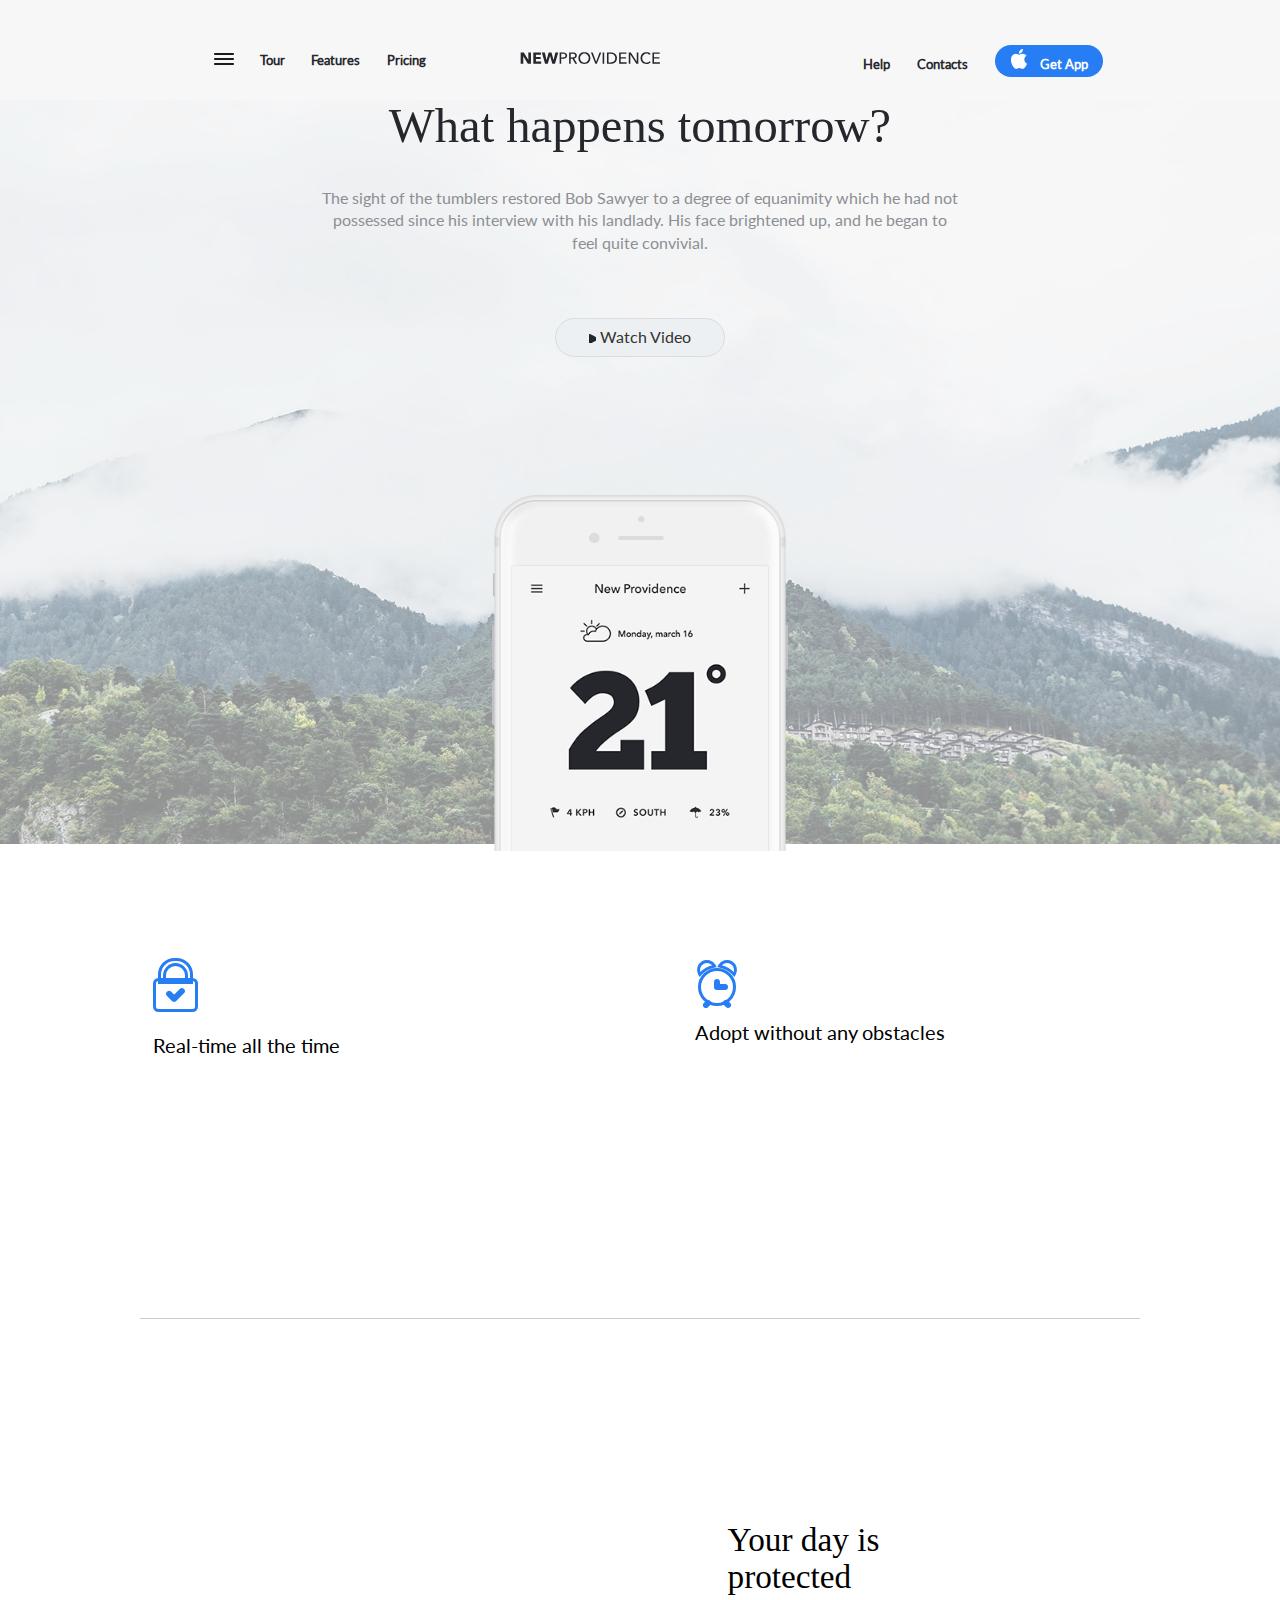
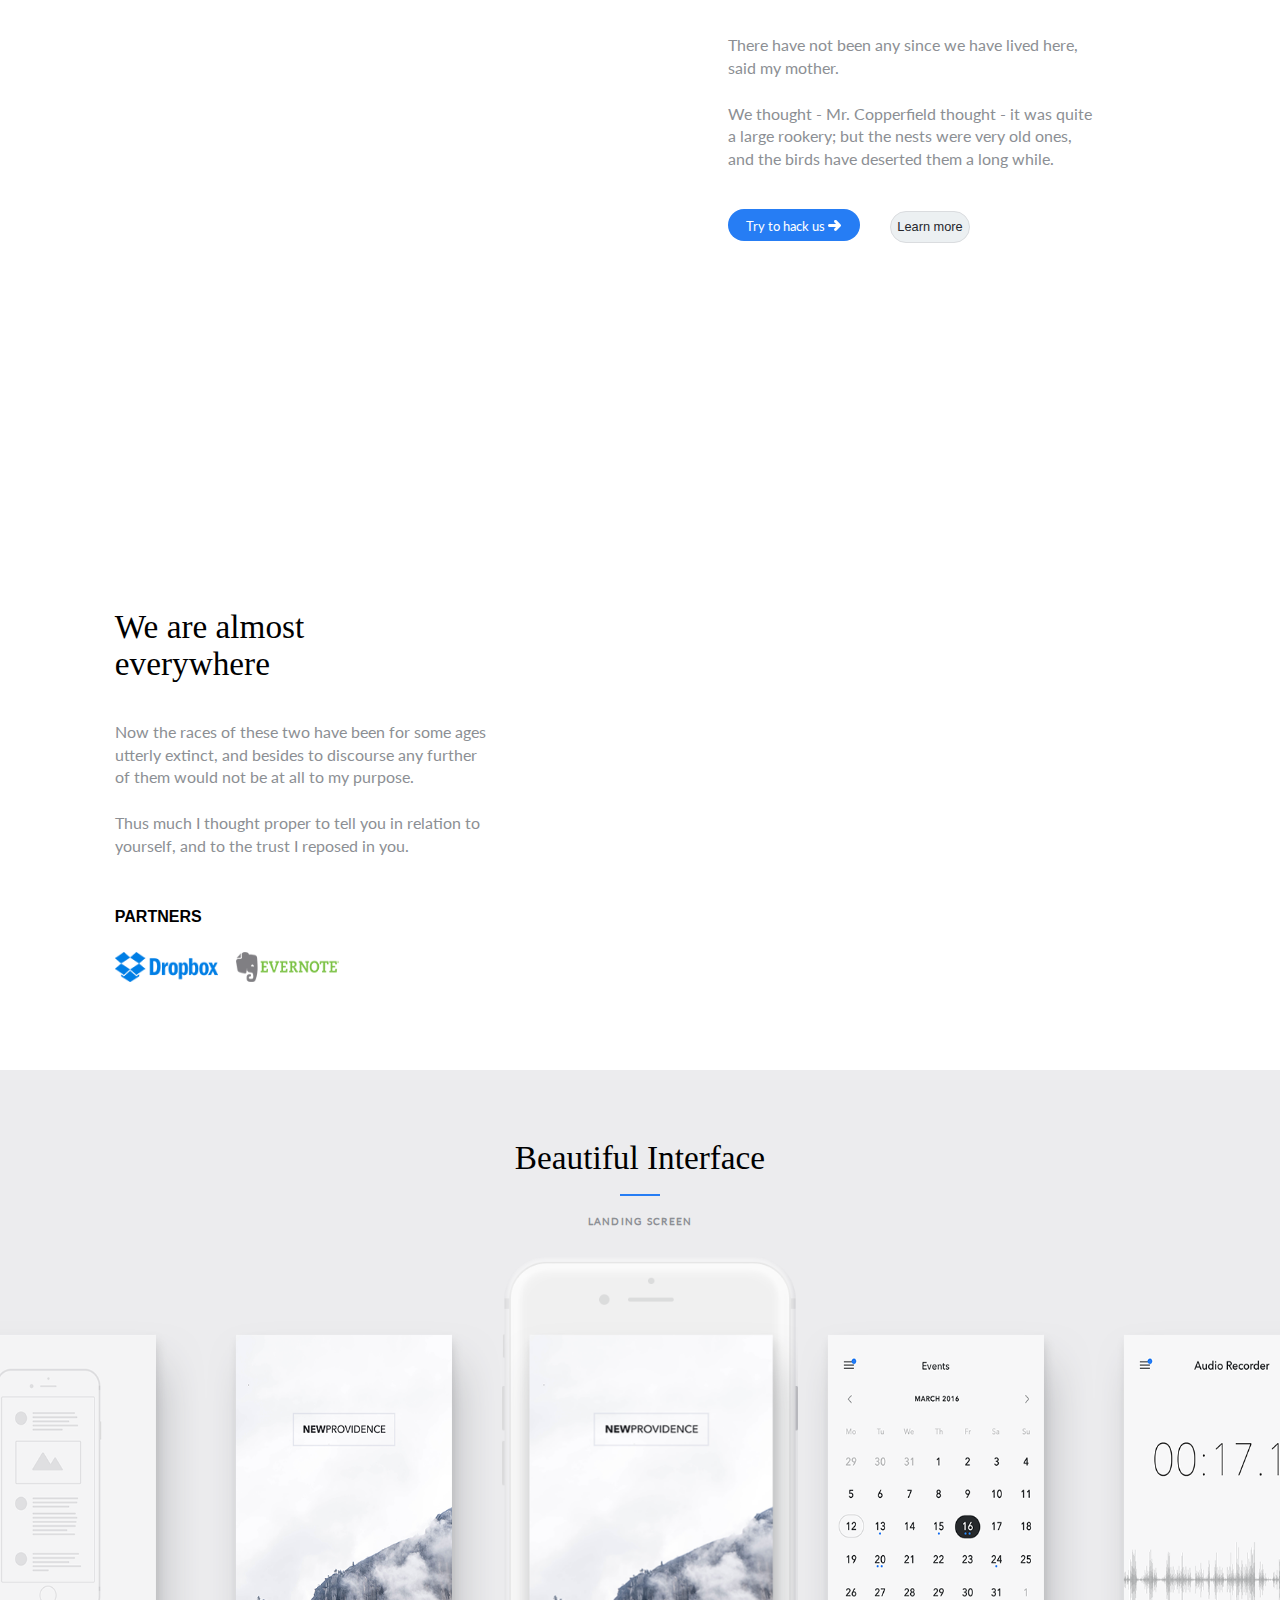
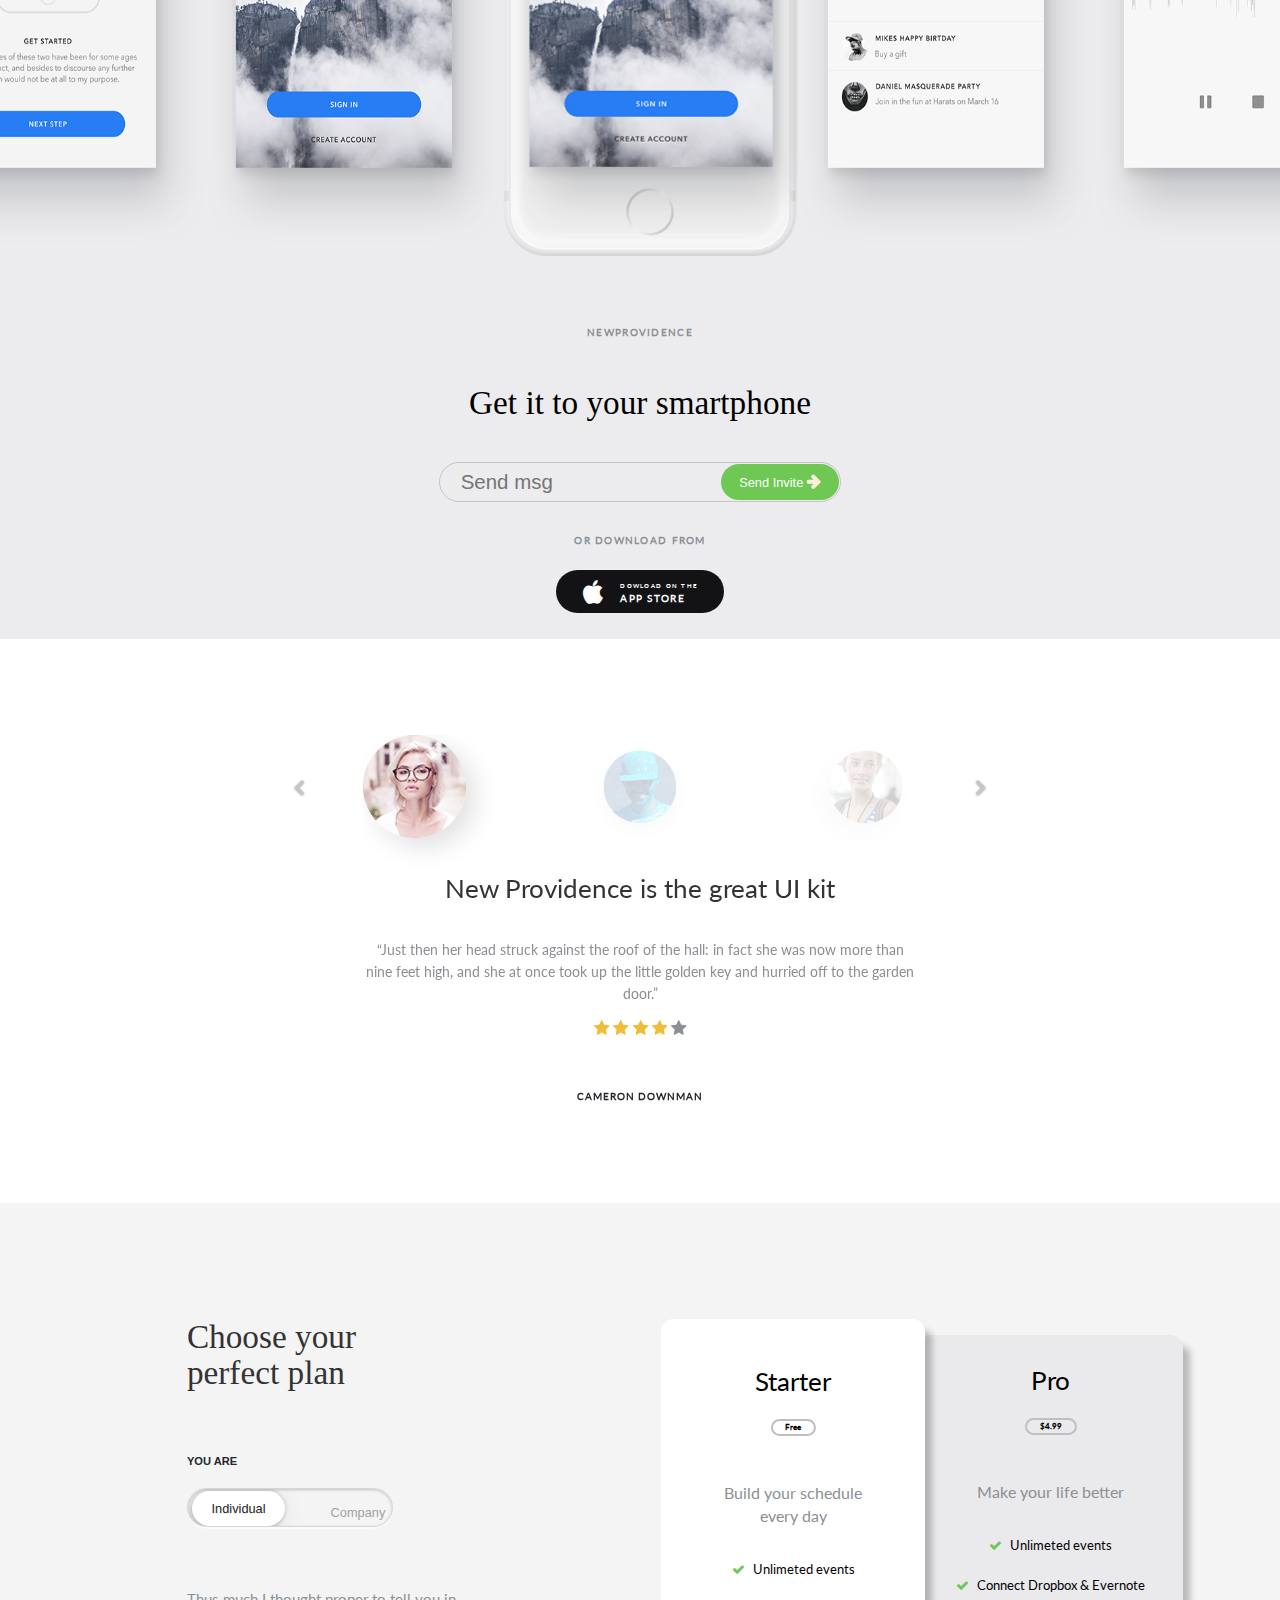
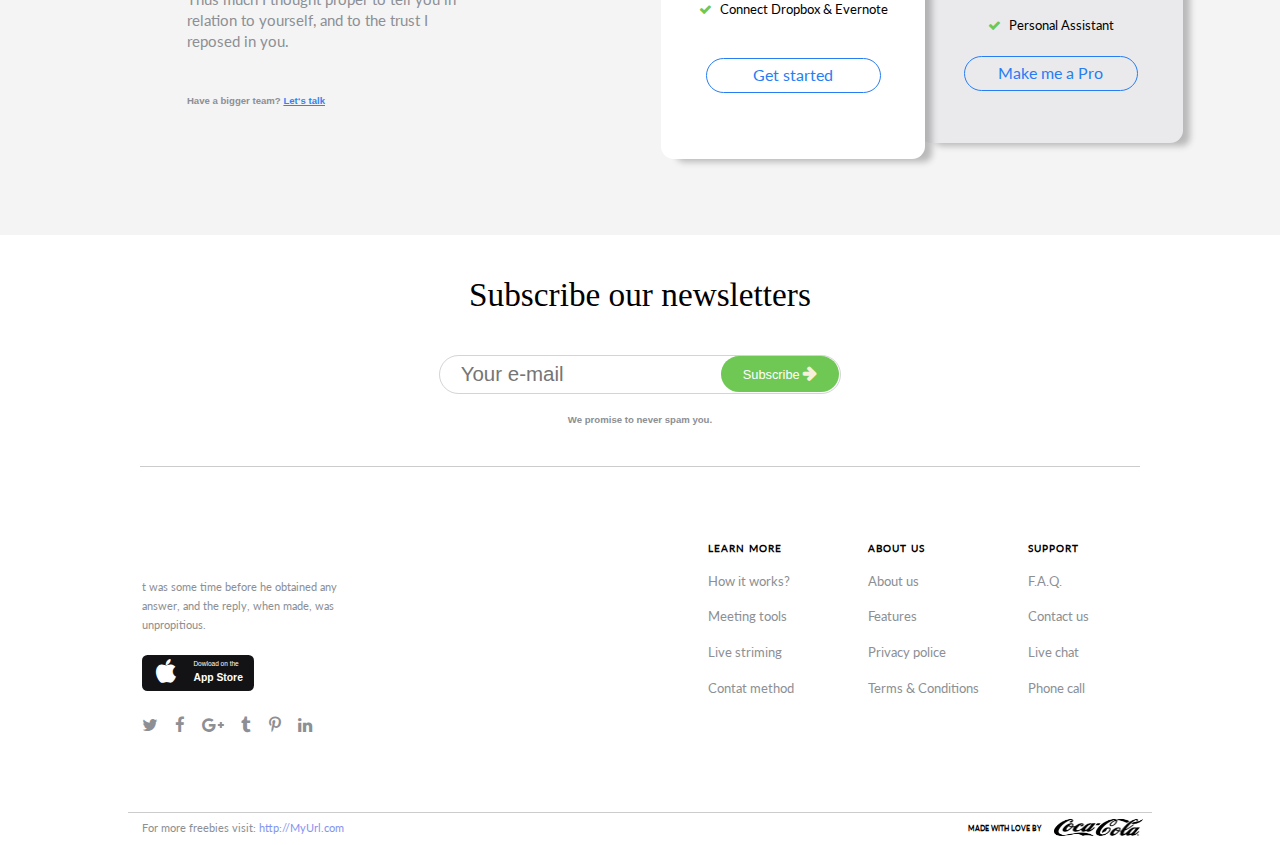
==== commit f74a18d6: "fix errors" ====
--- a/new-prow/index.html
+++ b/new-prow/index.html
@@ -268,8 +268,10 @@
 		<p>Get it to your smartphone </p>
 
 			<form>
-			  <input type="text" placeholder="Send msg">
-			  <button type="submit">Send Invite </button>
+				<div class="position_relative">
+					<input type="text" placeholder="Send msg">
+					<button type="submit">Send Invite </button>
+				</div>
 			</form>
 			<div class="download">
 				<div><span>or Download From</span></div>
--- a/new-prow/css/main.css
+++ b/new-prow/css/main.css
@@ -653,7 +653,8 @@
 @media only screen and (min-device-width: 768px) and (max-device-width: 998px), only screen and (min-width: 768px) and (max-width: 998px) {
   .ar a {
     position: relative;
-    top: -0.5vw; }
+    top: -0.5vw; 
+  }
   .buttonA span {
     color: #fff;
     padding-left: 1vw;
@@ -723,12 +724,15 @@
     padding-left: 0vw;
     text-align: center; }
   .buttonA img {
-    width: 1vw; }
+    width: 1vw;
+   }
   .ar {
     width: 19.37vw;
-    height: 4.5vw; }
+    height: 4.5vw; 
+    font-size: 10px;
+  }
   .ar a {
-    font-size: 2vw; }
+    font-size: 10px; }
   .link {
     width: 14.5vw;
     height: 3.5vw;
@@ -754,9 +758,6 @@
   .handle {
     width: 8.3vw !important;
     height: 3.5vw !important; }
-  .msg button, #mail_s button {
-    position: absolute !important;
-    top: 0.6vw !important; }
   #plan .box span {
     font-size: 1.5vw; }
   #plan .box:nth-child(2) {
@@ -809,12 +810,8 @@
     border: 1px solid #267df4;
     color: #267df4;
     position: relative;
-    top: -1vw; }
-  .msg button, #mail_s button {
-    position: absolute !important;
-    top: 1.4vw !important; } }
-
-@media only screen and (max-width: 400px) {
-  .msg button, #mail_s button {
-    position: absolute !important;
-    top: 1.9vw !important; } }
+    top: -1vw; } }
+
+.position_relative{
+  position: relative;
+}--- a/new-prow/css/pupap.css
+++ b/new-prow/css/pupap.css
@@ -8,10 +8,11 @@
 .mymagicoverbox_fenetre {
   z-index:9999;
   position:fixed;
-  top: 2vw;
-  left: 21vw;
+  top: 50%;
+  left: 50%;
   text-align:center;
   display:none;
+  transform: translate(-50%,-50%);
   padding:0.31vw;
   background-color:#ffffff;
   color: #141413;
@@ -37,7 +38,7 @@
   cursor:pointer;
   font-weight:400;
   font-size:0.87vw;
-  font-style:normal
+  font-style:normal;
   font-family:'Roboto';
 }
 #myfond_gris {
@@ -77,8 +78,9 @@
     height: 2.8vw;
     width: 9.18vw;
     position: absolute;
-    top: 0.13vw;
-    right: 1px;
+    top: 50%;
+    transform: translateY(-50%);
+    right: 2px;
     background: #6fc754;
     border-radius: 5vw;
     cursor: pointer;
